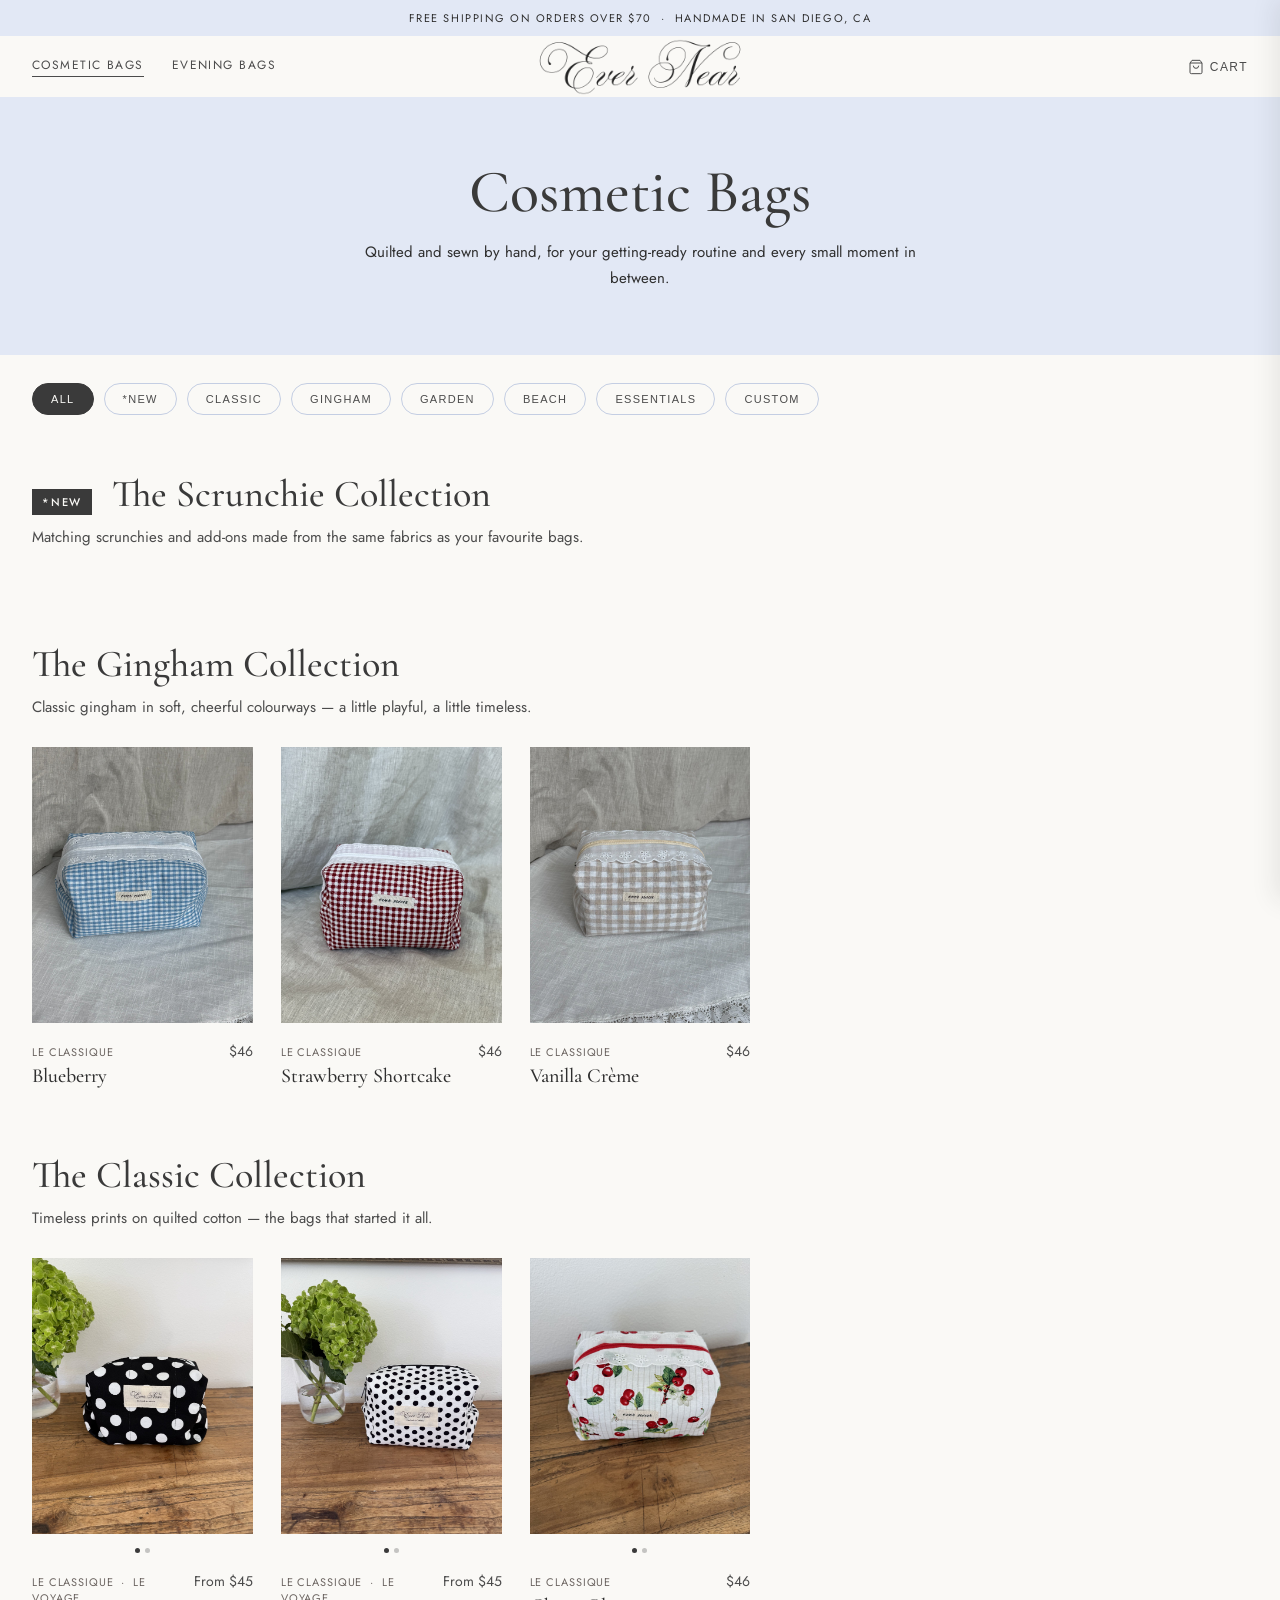
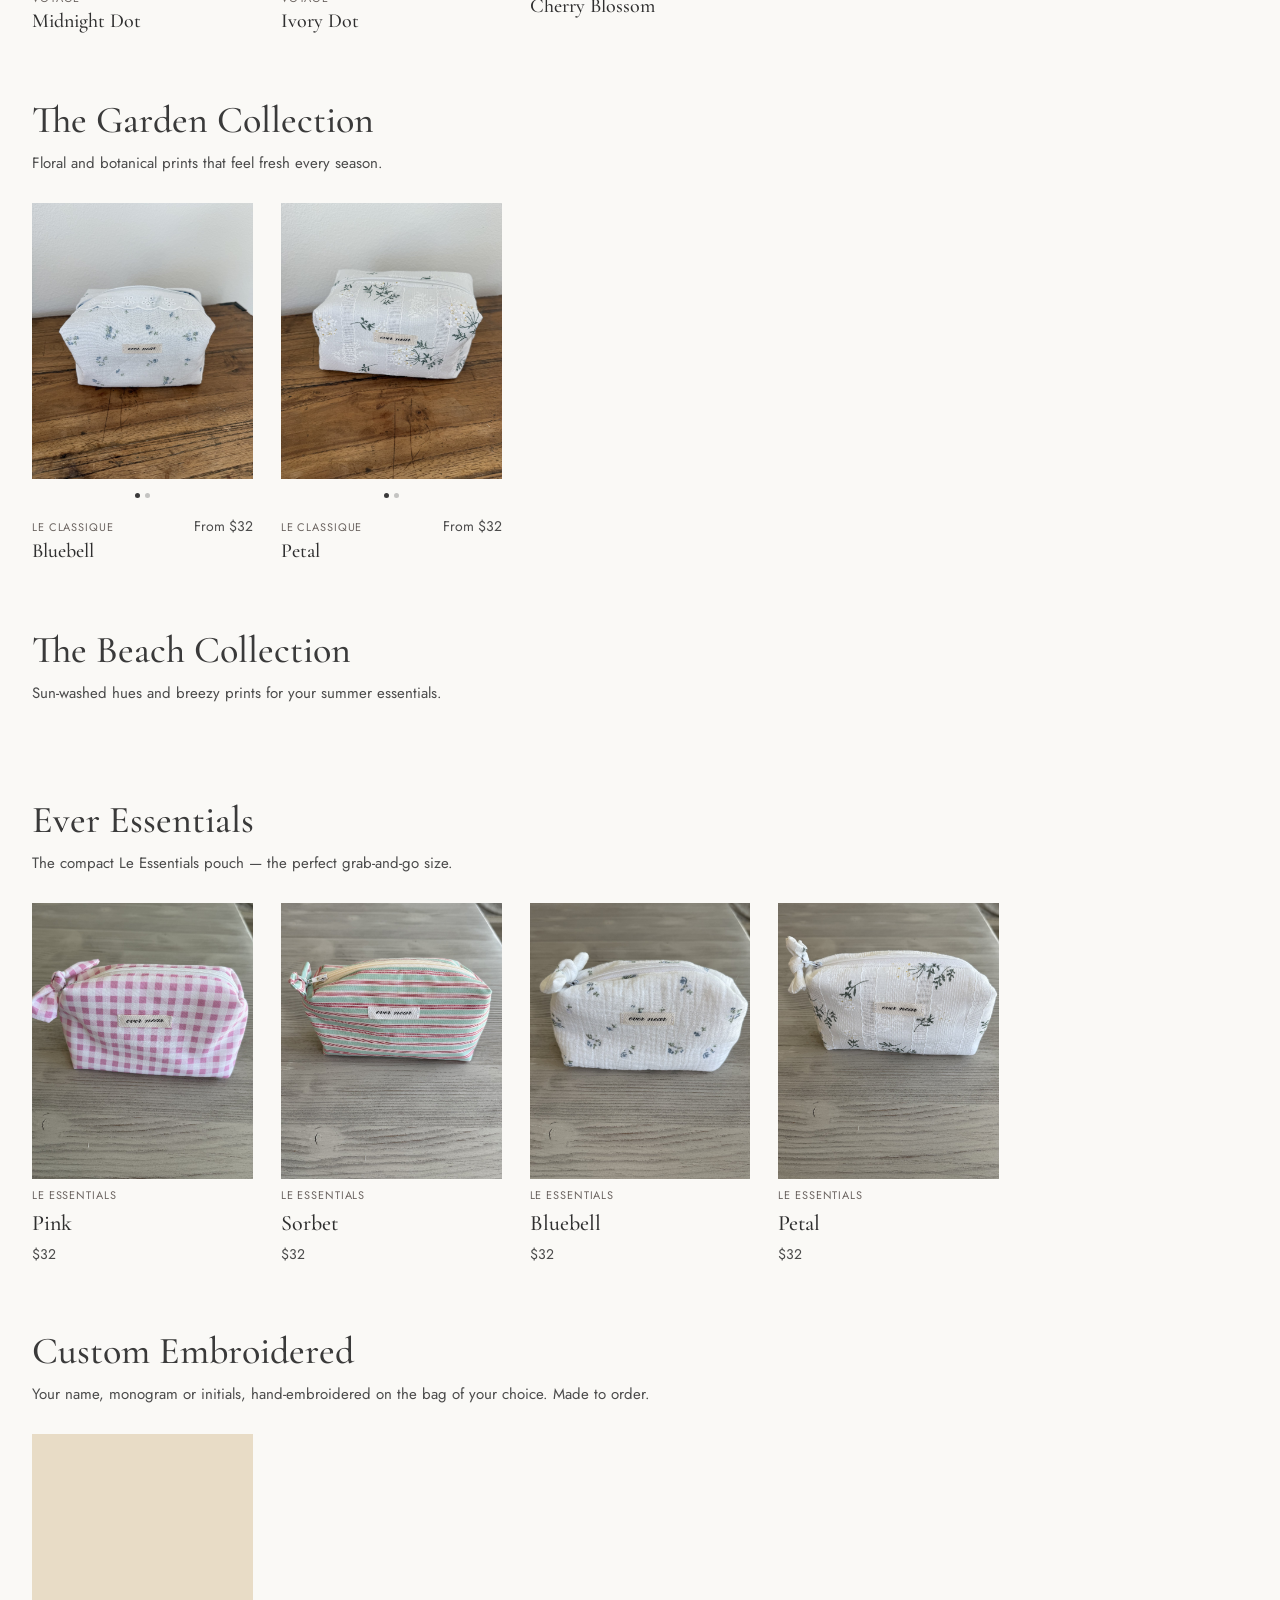
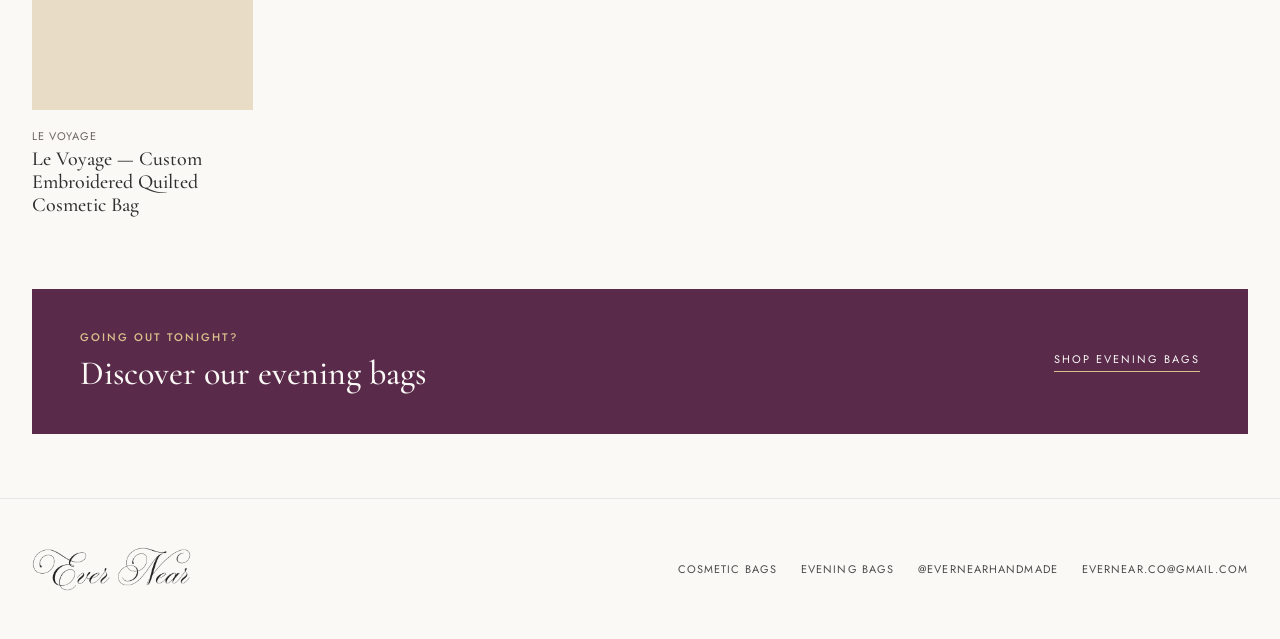
==== cosmetic-bags.html @ b836f8a4 "Remove "New shapes and fabrics" line from Evening Bags coming soon band Co-Authored-By: Claude Opus " ====
<!DOCTYPE html>
<html lang="en">
<head>
  <meta charset="UTF-8"/>
  <meta name="viewport" content="width=device-width, initial-scale=1.0"/>
  <title>Cosmetic Bags — Ever Near</title>
  <meta name="description" content="Handcrafted quilted cosmetic bags in small batches. Shop the Gingham, Classic, Garden, Scrunchie and Beach collections.">
  <meta property="og:title" content="Cosmetic Bags — Ever Near">
  <meta property="og:type" content="website">
  <link rel="canonical" href="https://evernearhandmade.com/cosmetic-bags.html">
  <link rel="preconnect" href="https://fonts.googleapis.com">
  <link rel="preconnect" href="https://fonts.gstatic.com" crossorigin>
  <link href="https://fonts.googleapis.com/css2?family=Cormorant+Garamond:ital,wght@0,500;0,600;1,500&family=Jost:wght@400;500&display=swap" rel="stylesheet">
  <link rel="stylesheet" href="css/theme.css?v=6">
</head>
<body>

<!-- ══ MAIN PAGE ══ -->
<div id="main-page" class="page active">

  <div class="announce-bar announce-bar--blue">
    Free shipping on orders over $70 &nbsp;·&nbsp; Handmade in San Diego, CA
  </div>

  <div style="background: var(--off-white);">
    <header class="site-header">
      <nav class="header-nav">
        <a href="cosmetic-bags.html" class="current">Cosmetic Bags</a>
        <a href="evening-bags.html">Evening Bags</a>
      </nav>
      <a href="index.html" class="header-logo" aria-label="Ever Near home">
        <img src="img/logo-dark.png" alt="Ever Near">
      </a>
      <nav class="header-nav header-nav--right">
        <button class="cart-trigger" onclick="toggleCart()" aria-label="Open cart">
          <svg viewBox="0 0 24 24"><path d="M6 2L3 6v14a2 2 0 002 2h14a2 2 0 002-2V6l-3-4z"/><line x1="3" y1="6" x2="21" y2="6"/><path d="M16 10a4 4 0 01-8 0"/></svg>
          Cart
          <span class="cart-badge" id="cart-badge">0</span>
        </button>
      </nav>
    </header>
  </div>

  <!-- Header Band -->
  <section class="cb-header-band">
    <h1>Cosmetic Bags</h1>
    <p>Quilted and sewn by hand, for your getting-ready routine and every small moment in between.</p>
  </section>

  <!-- Filter Pills -->
  <div class="filter-pills-wrap">
    <nav class="filter-pills" aria-label="Filter collections">
      <button class="pill active" onclick="filterSection('all', this)">All</button>
      <button class="pill" onclick="filterSection('scrunchie', this)">*New</button>
      <button class="pill" onclick="filterSection('classic', this)">Classic</button>
      <button class="pill" onclick="filterSection('gingham', this)">Gingham</button>
      <button class="pill" onclick="filterSection('garden', this)">Garden</button>
      <button class="pill" onclick="filterSection('beach', this)">Beach</button>
      <button class="pill" onclick="filterSection('essentials', this)">Essentials</button>
      <button class="pill" onclick="filterSection('custom', this)">Custom</button>
    </nav>
  </div>

  <!-- SCRUNCHIE COLLECTION (*New) -->
  <div class="cb-collection" id="scrunchie" data-section>
    <div class="cb-collection-header">
      <span class="new-badge">*New</span>
      <h2 class="cb-collection-title">The Scrunchie Collection</h2>
    </div>
    <p class="cb-collection-desc" id="scrunchie-desc">Matching scrunchies and add-ons made from the same fabrics as your favourite bags.</p>
    <div class="product-grid" id="scrunchie-grid"></div>
  </div>

  <!-- GINGHAM COLLECTION -->
  <div class="cb-collection" id="gingham" data-section>
    <div class="cb-collection-header">
      <h2 class="cb-collection-title">The Gingham Collection</h2>
    </div>
    <p class="cb-collection-desc" id="gingham-desc">Classic gingham in soft, cheerful colourways — a little playful, a little timeless.</p>
    <div class="product-grid" id="gingham-grid">
      <div class="product-card fade-in" onclick="openProduct('blueberry')">
        <div class="product-carousel"><div class="carousel-track" id="track-4"><div class="carousel-slide"><img src="img/blueberry-1.jpg" alt="Blueberry" loading="lazy"></div></div></div>
        <span class="product-card-sizes">Le Classique</span>
        <span class="product-card-name">Blueberry</span>
        <span class="product-card-price">$46</span>
      </div>
      <div class="product-card fade-in" onclick="openProduct('strawberry-shortcake')">
        <div class="product-carousel"><div class="carousel-track" id="track-5"><div class="carousel-slide"><img src="img/strawberry-shortcake-1.jpg" alt="Strawberry Shortcake" loading="lazy"></div></div></div>
        <span class="product-card-sizes">Le Classique</span>
        <span class="product-card-name">Strawberry Shortcake</span>
        <span class="product-card-price">$46</span>
      </div>
      <div class="product-card fade-in" onclick="openProduct('vanilla-creme')">
        <div class="product-carousel"><div class="carousel-track" id="track-6"><div class="carousel-slide"><img src="img/vanilla-creme-1.jpg" alt="Vanilla Crème" loading="lazy"></div></div></div>
        <span class="product-card-sizes">Le Classique</span>
        <span class="product-card-name">Vanilla Crème</span>
        <span class="product-card-price">$46</span>
      </div>
    </div>
  </div>

  <!-- CLASSIC COLLECTION -->
  <div class="cb-collection" id="classic" data-section>
    <div class="cb-collection-header">
      <h2 class="cb-collection-title">The Classic Collection</h2>
    </div>
    <p class="cb-collection-desc" id="classic-desc">Timeless prints on quilted cotton — the bags that started it all.</p>
    <div class="product-grid" id="classic-grid">
      <div class="product-card fade-in" onclick="openProduct('midnight-dot')">
        <div class="product-carousel">
          <div class="carousel-track" id="track-9">
            <div class="carousel-slide"><img src="img/midnight-dot-1.jpg" alt="Midnight Dot" loading="lazy"></div>
            <div class="carousel-slide"><img src="img/midnight-dot-2.jpg" alt="Midnight Dot sizes" loading="lazy"></div>
          </div>
          <button class="carousel-btn prev" onclick="event.stopPropagation();slide(9,-1)">&#8249;</button>
          <button class="carousel-btn next" onclick="event.stopPropagation();slide(9,1)">&#8250;</button>
        </div>
        <div class="carousel-dots" id="dots-9">
          <span class="dot active" onclick="event.stopPropagation();goTo(9,0)"></span>
          <span class="dot" onclick="event.stopPropagation();goTo(9,1)"></span>
        </div>
        <span class="product-card-sizes">Le Classique &nbsp;·&nbsp; Le Voyage</span>
        <span class="product-card-name">Midnight Dot</span>
        <span class="product-card-price">From $45</span>
      </div>
      <div class="product-card fade-in" onclick="openProduct('ivory-dot')">
        <div class="product-carousel">
          <div class="carousel-track" id="track-10">
            <div class="carousel-slide"><img src="img/ivory-dot-1.jpg" alt="Ivory Dot" loading="lazy"></div>
            <div class="carousel-slide"><img src="img/ivory-dot-2.jpg" alt="Ivory Dot sizes" loading="lazy"></div>
          </div>
          <button class="carousel-btn prev" onclick="event.stopPropagation();slide(10,-1)">&#8249;</button>
          <button class="carousel-btn next" onclick="event.stopPropagation();slide(10,1)">&#8250;</button>
        </div>
        <div class="carousel-dots" id="dots-10">
          <span class="dot active" onclick="event.stopPropagation();goTo(10,0)"></span>
          <span class="dot" onclick="event.stopPropagation();goTo(10,1)"></span>
        </div>
        <span class="product-card-sizes">Le Classique &nbsp;·&nbsp; Le Voyage</span>
        <span class="product-card-name">Ivory Dot</span>
        <span class="product-card-price">From $45</span>
      </div>
      <div class="product-card fade-in" onclick="openProduct('cherry-blossom')">
        <div class="product-carousel">
          <div class="carousel-track" id="track-11">
            <div class="carousel-slide"><img src="img/cherry-blossom-1.jpg" alt="Cherry Blossom" loading="lazy"></div>
            <div class="carousel-slide"><img src="img/cherry-blossom-2.jpg" alt="Cherry Blossom open" loading="lazy"></div>
          </div>
          <button class="carousel-btn prev" onclick="event.stopPropagation();slide(11,-1)">&#8249;</button>
          <button class="carousel-btn next" onclick="event.stopPropagation();slide(11,1)">&#8250;</button>
        </div>
        <div class="carousel-dots" id="dots-11">
          <span class="dot active" onclick="event.stopPropagation();goTo(11,0)"></span>
          <span class="dot" onclick="event.stopPropagation();goTo(11,1)"></span>
        </div>
        <span class="product-card-sizes">Le Classique</span>
        <span class="product-card-name">Cherry Blossom</span>
        <span class="product-card-price">$46</span>
      </div>
    </div>
  </div>

  <!-- GARDEN COLLECTION -->
  <div class="cb-collection" id="garden" data-section>
    <div class="cb-collection-header">
      <h2 class="cb-collection-title">The Garden Collection</h2>
    </div>
    <p class="cb-collection-desc" id="garden-desc">Floral and botanical prints that feel fresh every season.</p>
    <div class="product-grid" id="garden-grid">
      <div class="product-card fade-in" onclick="openProduct('bluebell-garden')">
        <div class="product-carousel">
          <div class="carousel-track" id="track-7">
            <div class="carousel-slide"><img src="img/bluebell-garden-classique.jpg" alt="Bluebell Le Classique" loading="lazy"></div>
            <div class="carousel-slide"><img src="img/bluebell-garden-essentials.jpg" alt="Bluebell Le Essentials" loading="lazy"></div>
          </div>
          <button class="carousel-btn prev" onclick="event.stopPropagation();slide(7,-1)">&#8249;</button>
          <button class="carousel-btn next" onclick="event.stopPropagation();slide(7,1)">&#8250;</button>
        </div>
        <div class="carousel-dots" id="dots-7">
          <span class="dot active" onclick="event.stopPropagation();goTo(7,0)"></span>
          <span class="dot" onclick="event.stopPropagation();goTo(7,1)"></span>
        </div>
        <span class="product-card-sizes">Le Classique</span>
        <span class="product-card-name">Bluebell</span>
        <span class="product-card-price">From $32</span>
      </div>
      <div class="product-card fade-in" onclick="openProduct('petal-garden')">
        <div class="product-carousel">
          <div class="carousel-track" id="track-8">
            <div class="carousel-slide"><img src="img/petal-garden-classique.jpg" alt="Petal Le Classique" loading="lazy"></div>
            <div class="carousel-slide"><img src="img/petal-garden-essentials.jpg" alt="Petal Le Essentials" loading="lazy"></div>
          </div>
          <button class="carousel-btn prev" onclick="event.stopPropagation();slide(8,-1)">&#8249;</button>
          <button class="carousel-btn next" onclick="event.stopPropagation();slide(8,1)">&#8250;</button>
        </div>
        <div class="carousel-dots" id="dots-8">
          <span class="dot active" onclick="event.stopPropagation();goTo(8,0)"></span>
          <span class="dot" onclick="event.stopPropagation();goTo(8,1)"></span>
        </div>
        <span class="product-card-sizes">Le Classique</span>
        <span class="product-card-name">Petal</span>
        <span class="product-card-price">From $32</span>
      </div>
    </div>
  </div>

  <!-- BEACH COLLECTION -->
  <div class="cb-collection" id="beach" data-section>
    <div class="cb-collection-header">
      <h2 class="cb-collection-title">The Beach Collection</h2>
    </div>
    <p class="cb-collection-desc" id="beach-desc">Sun-washed hues and breezy prints for your summer essentials.</p>
    <div class="product-grid" id="beach-grid"></div>
  </div>

  <!-- ESSENTIALS -->
  <div class="cb-collection" id="essentials" data-section>
    <div class="cb-collection-header">
      <h2 class="cb-collection-title">Ever Essentials</h2>
    </div>
    <p class="cb-collection-desc" id="essentials-desc">The compact Le Essentials pouch — the perfect grab-and-go size.</p>
    <div class="product-grid" id="essentials-grid">
      <div class="product-card fade-in" onclick="openProduct('pink')">
        <div class="product-carousel"><div class="carousel-track" id="track-0"><div class="carousel-slide"><img src="img/pink-1.jpg" alt="Pink" loading="lazy"></div></div></div>
        <span class="product-card-sizes">Le Essentials</span>
        <span class="product-card-name">Pink</span>
        <span class="product-card-price">$32</span>
      </div>
      <div class="product-card fade-in" onclick="openProduct('sorbet')">
        <div class="product-carousel"><div class="carousel-track" id="track-1"><div class="carousel-slide"><img src="img/sorbet-1.jpg" alt="Sorbet" loading="lazy"></div></div></div>
        <span class="product-card-sizes">Le Essentials</span>
        <span class="product-card-name">Sorbet</span>
        <span class="product-card-price">$32</span>
      </div>
      <div class="product-card fade-in" onclick="openProduct('bluebell-essential')">
        <div class="product-carousel"><div class="carousel-track" id="track-2"><div class="carousel-slide"><img src="img/bluebell-garden-essentials.jpg" alt="Bluebell" loading="lazy"></div></div></div>
        <span class="product-card-sizes">Le Essentials</span>
        <span class="product-card-name">Bluebell</span>
        <span class="product-card-price">$32</span>
      </div>
      <div class="product-card fade-in" onclick="openProduct('petal-essential')">
        <div class="product-carousel"><div class="carousel-track" id="track-3"><div class="carousel-slide"><img src="img/petal-garden-essentials.jpg" alt="Petal" loading="lazy"></div></div></div>
        <span class="product-card-sizes">Le Essentials</span>
        <span class="product-card-name">Petal</span>
        <span class="product-card-price">$32</span>
      </div>
    </div>
  </div>

  <!-- CUSTOM EMBROIDERED -->
  <div class="cb-collection" id="custom" data-section>
    <div class="cb-collection-header">
      <h2 class="cb-collection-title">Custom Embroidered</h2>
    </div>
    <p class="cb-collection-desc" id="custom-desc">Your name, monogram or initials, hand-embroidered on the bag of your choice. Made to order.</p>
    <div class="product-grid" id="custom-grid"></div>
  </div>

  <!-- Evening Bags Cross-promo -->
  <div class="evening-promo">
    <a href="evening-bags.html">
      <span>
        <span class="evening-promo-eyebrow">Going out tonight?</span>
        <span class="evening-promo-title">Discover our evening bags</span>
      </span>
      <span class="evening-promo-cta">Shop Evening Bags</span>
    </a>
  </div>

  <footer class="site-footer" style="border-top: 1px solid rgba(154,160,184,0.2); margin-top: 64px;">
    <a href="index.html" class="footer-logo">
      <img src="img/logo-dark.png" alt="Ever Near">
    </a>
    <nav class="footer-nav">
      <a href="cosmetic-bags.html">Cosmetic Bags</a>
      <a href="evening-bags.html">Evening Bags</a>
      <a href="https://www.instagram.com/evernearhandmade/" target="_blank" rel="noopener">@evernearhandmade</a>
      <a href="mailto:evernear.co@gmail.com">evernear.co@gmail.com</a>
    </nav>
  </footer>

</div><!-- end main-page -->

<!-- ══ PRODUCT PAGE ══ -->
<div id="product-page" class="page">
  <div class="product-page-inner">
    <button class="product-page-back" onclick="closeProduct()">
      <svg viewBox="0 0 24 24"><polyline points="15 18 9 12 15 6"/></svg>
      Back
    </button>
    <div class="product-page-layout">
      <div class="pp-gallery">
        <img id="pp-main-img" class="pp-main-img" src="" alt=""/>
        <div class="pp-thumbs" id="pp-thumbs"></div>
      </div>
      <div class="pp-info">
        <p class="pp-collection" id="pp-collection"></p>
        <h1 class="pp-name" id="pp-name"></h1>
        <p class="pp-price" id="pp-price"></p>
        <div class="pp-divider"></div>
        <p class="pp-size-label">Select Size</p>
        <div class="pp-sizes" id="pp-sizes"></div>
        <p class="pp-description" id="pp-description"></p>
        <p class="pp-dimensions-label">Dimensions</p>
        <p class="pp-dimensions" id="pp-dimensions"></p>
        <p class="pp-details" id="pp-details"></p>
        <div class="pp-custom-text-wrap" id="pp-custom-text-wrap" style="display:none;">
          <label class="pp-custom-text-label" for="pp-custom-text">Embroidery Text</label>
          <input class="pp-custom-text-input" id="pp-custom-text" type="text" maxlength="30" placeholder="e.g. your name or initials"/>
          <p class="pp-custom-text-hint">Up to 30 characters · Appears on your bag exactly as entered</p>
        </div>
        <button class="add-to-cart-btn" onclick="addToCart()">Add to Cart</button>
        <p class="cart-confirm" id="cart-confirm">Added to your cart ✓</p>
      </div>
    </div>
  </div>
</div>

<!-- ══ CART DRAWER ══ -->
<div class="cart-overlay" id="cart-overlay" onclick="closeCart()"></div>
<div class="cart-drawer" id="cart-drawer">
  <div class="cart-drawer-header">
    <div>
      <span class="cart-drawer-title">Your Cart</span>
      <span class="cart-drawer-count" id="cart-drawer-count"></span>
    </div>
    <button class="cart-drawer-close" onclick="closeCart()" aria-label="Close cart">
      <svg viewBox="0 0 24 24"><line x1="18" y1="6" x2="6" y2="18"/><line x1="6" y1="6" x2="18" y2="18"/></svg>
    </button>
  </div>
  <div class="cart-shipping-bar" id="cart-shipping-bar">
    <p class="cart-shipping-bar-msg" id="cart-shipping-bar-msg"></p>
    <div class="cart-shipping-track"><div class="cart-shipping-fill" id="cart-shipping-fill"></div></div>
  </div>
  <div class="cart-drawer-items" id="cart-drawer-items"></div>
  <div class="cart-drawer-footer" id="cart-drawer-footer" style="display:none;">
    <div class="cart-subtotal">
      <span class="cart-subtotal-label">Subtotal</span>
      <span class="cart-subtotal-amount" id="cart-subtotal">$0</span>
    </div>
    <p class="cart-shipping-note" id="cart-shipping-note">Shipping calculated at checkout</p>
    <button class="cart-checkout-btn" id="cart-checkout-btn" onclick="initiateCheckout()">Checkout</button>
  </div>
</div>

<script src="js/config.js?v=1"></script>
<script src="js/products.js?v=1"></script>
<script src="js/shopify-api.js?v=2"></script>
<script src="js/carousel.js?v=1"></script>
<script src="js/navigation.js?v=1"></script>
<script src="js/product-detail.js?v=1"></script>
<script src="js/product-listing.js?v=1"></script>
<script src="js/cart.js?v=1"></script>
<script>
// Filter pills: scroll to section or show/hide all
function filterSection(id, btn) {
  document.querySelectorAll('.pill').forEach(function(p) { p.classList.remove('active'); });
  btn.classList.add('active');
  if (id === 'all') {
    document.querySelectorAll('[data-section]').forEach(function(s) { s.style.display = ''; });
    window.scrollTo({ top: 0, behavior: 'smooth' });
  } else {
    document.querySelectorAll('[data-section]').forEach(function(s) { s.style.display = 'none'; });
    var target = document.getElementById(id);
    if (target) {
      target.style.display = '';
      setTimeout(function() {
        target.scrollIntoView({ behavior: 'smooth', block: 'start' });
      }, 50);
    }
  }
}

// Fade-in observer
var cbObserver = new IntersectionObserver(function(entries) {
  entries.forEach(function(e) { if (e.isIntersecting) e.target.classList.add('visible'); });
}, { threshold: 0.1 });

function observeFadeIns(root) {
  (root || document).querySelectorAll('.fade-in').forEach(function(el) { cbObserver.observe(el); });
}
observeFadeIns();

// Watch for product cards added async by loadProducts()
var mutObs = new MutationObserver(function(mutations) {
  mutations.forEach(function(m) {
    m.addedNodes.forEach(function(node) {
      if (node.nodeType !== 1) return;
      if (node.classList && node.classList.contains('fade-in')) cbObserver.observe(node);
      node.querySelectorAll('.fade-in').forEach(function(el) { cbObserver.observe(el); });
    });
  });
});
mutObs.observe(document.body, { childList: true, subtree: true });

// Load products from API
loadProducts();
</script>
</body>
</html>
---- css/theme.css ----
/* ── Ever Near Design System ── */

:root {
  --off-white: #FAF9F6;
  --text: #4B4B4B;
  --heading: #3A3A3A;
  --product-name: #2F2F2F;
  --warm-beige: #E8DCC6;
  --powder-blue: #E2E8F5;
  --pill-outline: #C4CEE3;
  --plum: #5A2A4A;
  --deep-plum: #3E1C33;
  --gold: #D9C08C;
  --plum-divider: #8A5C7A;
  --soft-text: #F1E6EC;
  --light-text: #FAF9F6;
  --muted: #6b6460;
  --taupe: #9b9080;
}

*, *::before, *::after { box-sizing: border-box; }

html { scroll-behavior: smooth; }

body {
  margin: 0;
  font-family: 'Jost', sans-serif;
  font-weight: 400;
  color: var(--text);
  background: var(--off-white);
}

a { color: inherit; text-decoration: none; }
img { max-width: 100%; display: block; }
button { cursor: pointer; }

/* ── Page / Overlay system ── */
.page { display: none; }
.page.active { display: block; }

/* ── Announcement bar ── */
.announce-bar {
  text-align: center;
  padding: 10px 16px;
  font-size: 11px;
  letter-spacing: 0.14em;
  text-transform: uppercase;
  font-weight: 400;
}
.announce-bar--beige { background: var(--warm-beige); color: var(--heading); }
.announce-bar--blue  { background: var(--powder-blue); color: var(--product-name); }
.announce-bar--plum  { background: var(--deep-plum); color: var(--soft-text); }

/* ── Header ── */
.site-header {
  max-width: 1360px;
  margin: 0 auto;
  padding: 20px 32px;
  display: flex;
  align-items: center;
  justify-content: space-between;
  gap: 16px;
  position: relative;
}
.site-header--plum { background: var(--plum); }

.header-nav {
  display: flex;
  flex-wrap: wrap;
  gap: 28px;
  font-size: 12px;
  letter-spacing: 0.12em;
  text-transform: uppercase;
  font-weight: 400;
  flex: 1;
}
.header-nav--right { justify-content: flex-end; }
.header-nav a { transition: opacity 0.2s; }
.header-nav a:hover { opacity: 0.6; }
.header-nav a.current { border-bottom: 1px solid currentColor; padding-bottom: 2px; }
.header-nav--plum { color: var(--light-text); }
.header-nav--plum a.current { border-bottom-color: var(--gold); }

.header-logo {
  position: absolute;
  left: 50%;
  transform: translateX(-50%);
  display: block;
  line-height: 0;
}
.header-logo img { height: 56px; width: auto; }

.cart-trigger {
  display: inline-flex;
  align-items: center;
  gap: 6px;
  font-size: 12px;
  letter-spacing: 0.12em;
  text-transform: uppercase;
  font-weight: 400;
  background: none;
  border: none;
  color: inherit;
  position: relative;
  padding: 0;
}
.cart-trigger svg { width: 16px; height: 16px; stroke: currentColor; fill: none; stroke-width: 1.5; }
.cart-badge {
  position: absolute;
  top: -5px;
  right: -8px;
  background: var(--heading);
  color: var(--off-white);
  font-size: 9px;
  width: 15px;
  height: 15px;
  border-radius: 50%;
  display: flex;
  align-items: center;
  justify-content: center;
  letter-spacing: 0;
  pointer-events: none;
  opacity: 0;
  transform: scale(0.5);
  transition: opacity 0.2s, transform 0.2s;
}
.cart-badge.visible { opacity: 1; transform: scale(1); }
.cart-trigger--plum .cart-badge { background: var(--gold); color: var(--deep-plum); }

/* ── Fade-in animation ── */
.fade-in { opacity: 0; transform: translateY(16px); transition: opacity 0.5s ease, transform 0.5s ease; }
.fade-in.visible { opacity: 1; transform: none; }

/* ══════════════════════════════════
   HOMEPAGE
══════════════════════════════════ */

/* Split Hero */
.split-hero {
  display: flex;
  flex-wrap: wrap;
  gap: 0;
  min-height: 640px;
}
.hero-panel {
  flex: 1 1 420px;
  min-height: 420px;
  position: relative;
  overflow: hidden;
  display: flex;
  flex-direction: column;
  align-items: center;
  justify-content: flex-end;
  padding-bottom: 36px;
  text-decoration: none;
}
.hero-panel img {
  position: absolute;
  inset: 0;
  width: 100%;
  height: 100%;
  object-fit: cover;
  transition: transform 0.6s ease;
}
.hero-panel:hover img { transform: scale(1.03); }
.hero-panel__overlay {
  position: absolute;
  inset: 0;
  background: rgba(62, 28, 51, 0.28);
}
.hero-panel__content {
  position: relative;
  display: flex;
  flex-direction: column;
  align-items: center;
  gap: 14px;
  text-align: center;
}
.hero-panel__title {
  font-family: 'Cormorant Garamond', serif;
  font-weight: 500;
  font-size: clamp(44px, 6vw, 68px);
  line-height: 1;
}
.hero-panel__link {
  font-size: 11px;
  letter-spacing: 0.18em;
  text-transform: uppercase;
  font-weight: 400;
  padding-bottom: 4px;
}
.hero-panel--day .hero-panel__title { color: var(--heading); }
.hero-panel--day .hero-panel__link  { color: var(--text); border-bottom: 1px solid var(--text); }
.hero-panel--night .hero-panel__title { color: var(--light-text); }
.hero-panel--night .hero-panel__link  { color: var(--light-text); border-bottom: 1px solid var(--gold); }

/* Newest Pieces */
.newest-section {
  max-width: 1360px;
  margin: 0 auto;
  padding: 80px 32px 56px;
}
.section-header-row {
  display: flex;
  flex-wrap: wrap;
  align-items: baseline;
  justify-content: space-between;
  gap: 12px;
  margin-bottom: 36px;
}
.section-h2 {
  margin: 0;
  font-family: 'Cormorant Garamond', serif;
  font-weight: 500;
  font-size: clamp(32px, 4vw, 44px);
  color: var(--heading);
}
.section-link {
  font-size: 11px;
  letter-spacing: 0.16em;
  text-transform: uppercase;
  font-weight: 400;
  border-bottom: 1px solid var(--text);
  padding-bottom: 3px;
  color: var(--text);
  transition: opacity 0.2s;
}
.section-link:hover { opacity: 0.6; }

.newest-grid {
  display: grid;
  grid-template-columns: repeat(auto-fill, minmax(200px, 1fr));
  gap: 28px;
}
.newest-card {
  display: flex;
  flex-direction: column;
  gap: 10px;
  color: var(--text);
  transition: opacity 0.2s;
}
.newest-card:hover { opacity: 0.85; }
.newest-card-img {
  aspect-ratio: 4/5;
  overflow: hidden;
  background: var(--warm-beige);
}
.newest-card-img img {
  width: 100%;
  height: 100%;
  object-fit: cover;
  transition: transform 0.5s ease;
}
.newest-card:hover .newest-card-img img { transform: scale(1.04); }
.newest-card-line {
  font-size: 10px;
  letter-spacing: 0.18em;
  text-transform: uppercase;
  font-weight: 500;
}
.newest-card-name {
  font-family: 'Cormorant Garamond', serif;
  font-weight: 500;
  font-size: 22px;
  color: var(--product-name);
  line-height: 1.15;
}
.newest-card-price {
  font-size: 14px;
  font-weight: 400;
  color: var(--text);
}

/* Tagline Band */
.tagline-band {
  background: var(--warm-beige);
  padding: 64px 32px;
  text-align: center;
}
.tagline-band p {
  margin: 0 auto;
  max-width: 640px;
  font-family: 'Cormorant Garamond', serif;
  font-style: italic;
  font-weight: 500;
  font-size: clamp(22px, 3vw, 30px);
  line-height: 1.4;
  color: var(--heading);
}

/* Instagram Section */
.instagram-section {
  max-width: 1360px;
  margin: 0 auto;
  padding: 80px 32px 24px;
  text-align: center;
}
.instagram-section--evening {
  padding-top: 72px;
}
.insta-h2 {
  margin: 0;
  font-family: 'Cormorant Garamond', serif;
  font-weight: 500;
  font-size: clamp(28px, 4vw, 44px);
}
.insta-h2--day { color: var(--heading); }
.insta-h2--evening { color: var(--light-text); }
.insta-desc {
  margin: 12px auto 0;
  max-width: 560px;
  font-size: 15px;
  line-height: 1.7;
}
.insta-desc--day { color: var(--text); }
.insta-desc--evening { color: var(--soft-text); }
.insta-handle {
  display: inline-flex;
  align-items: center;
  gap: 8px;
  margin-top: 18px;
  font-family: 'Cormorant Garamond', serif;
  font-style: italic;
  font-size: 24px;
  transition: opacity 0.2s;
}
.insta-handle:hover { opacity: 0.75; }
.insta-icon {
  width: 17px;
  height: 17px;
  fill: none;
  stroke: currentColor;
  stroke-width: 1.4;
  opacity: 0.8;
  flex-shrink: 0;
}
.insta-handle--day { color: var(--heading); }
.insta-handle--day span { border-bottom: 1px solid var(--text); }
.insta-handle--evening { color: var(--gold); }
.insta-grid {
  display: grid;
  grid-template-columns: repeat(auto-fit, minmax(160px, 1fr));
  gap: 10px;
  margin-top: 32px;
}
.insta-grid a { display: block; overflow: hidden; }
.insta-grid img {
  display: block;
  width: 100%;
  aspect-ratio: 1/1;
  object-fit: cover;
  transition: transform 0.5s ease;
}
.insta-grid a:hover img { transform: scale(1.04); }

/* Footer */
.site-footer {
  max-width: 1360px;
  margin: 0 auto;
  padding: 48px 32px;
  display: flex;
  flex-wrap: wrap;
  justify-content: space-between;
  align-items: center;
  gap: 24px;
  font-size: 12px;
}
.site-footer--evening { border-top: 1px solid var(--plum-divider); }
.footer-logo img { height: 44px; width: auto; }
.footer-nav {
  display: flex;
  flex-wrap: wrap;
  gap: 24px;
  letter-spacing: 0.1em;
  text-transform: uppercase;
  font-size: 11px;
}
.footer-nav a { transition: opacity 0.2s; }
.footer-nav a:hover { opacity: 0.6; }
.footer-nav--evening { color: var(--light-text); }

/* ══════════════════════════════════
   COSMETIC BAGS PAGE
══════════════════════════════════ */

.cb-header-band {
  background: var(--powder-blue);
  padding: 64px 32px;
  text-align: center;
  color: var(--product-name);
}
.cb-header-band h1 {
  margin: 0;
  font-family: 'Cormorant Garamond', serif;
  font-weight: 500;
  font-size: clamp(40px, 6vw, 60px);
  line-height: 1.05;
  color: var(--heading);
}
.cb-header-band p {
  margin: 16px auto 0;
  max-width: 560px;
  font-size: 15px;
  line-height: 1.7;
}

/* Filter Pills */
.filter-pills-wrap {
  max-width: 1360px;
  margin: 0 auto;
  padding: 28px 32px 0;
}
.filter-pills {
  display: flex;
  flex-wrap: wrap;
  gap: 10px;
}
.pill {
  padding: 9px 18px;
  border: 1px solid var(--pill-outline);
  border-radius: 999px;
  font-size: 11px;
  letter-spacing: 0.12em;
  text-transform: uppercase;
  font-weight: 400;
  background: var(--off-white);
  color: var(--text);
  cursor: pointer;
  transition: background 0.2s, color 0.2s;
}
.pill:hover, .pill.active {
  background: var(--heading);
  color: var(--off-white);
  border-color: var(--heading);
}

/* Collection Sections */
.cb-collection {
  max-width: 1360px;
  margin: 0 auto;
  padding: 56px 32px 8px;
}
.cb-collection-header {
  display: flex;
  flex-wrap: wrap;
  align-items: baseline;
  gap: 14px 20px;
  margin-bottom: 8px;
}
.new-badge {
  font-size: 11px;
  letter-spacing: 0.16em;
  text-transform: uppercase;
  font-weight: 500;
  background: var(--heading);
  color: var(--off-white);
  padding: 5px 10px;
}
.cb-collection-title {
  margin: 0;
  font-family: 'Cormorant Garamond', serif;
  font-weight: 500;
  font-size: 38px;
  color: var(--heading);
}
.cb-collection-desc {
  margin: 0 0 28px;
  font-size: 15px;
  line-height: 1.6;
  max-width: 640px;
  color: var(--text);
}

/* Product Grid (shared) */
.product-grid,
.product-grid-4 {
  display: grid;
  gap: 28px;
}
.product-grid { grid-template-columns: repeat(auto-fill, minmax(220px, 1fr)); }
.product-grid-4 { grid-template-columns: repeat(auto-fill, minmax(200px, 1fr)); }

/* Product Card (cosmetic bags) */
.product-card {
  display: flex;
  flex-direction: column;
  gap: 8px;
  cursor: pointer;
  transition: opacity 0.2s;
}
.product-card:hover { opacity: 0.85; }
.product-card-img {
  aspect-ratio: 4/5;
  overflow: hidden;
  background: var(--warm-beige);
}
.product-card-img img {
  width: 100%;
  height: 100%;
  object-fit: cover;
  transition: transform 0.5s ease;
}
.product-card:hover .product-card-img img { transform: scale(1.04); }
.product-card-name {
  font-family: 'Cormorant Garamond', serif;
  font-weight: 500;
  font-size: 22px;
  color: var(--product-name);
  line-height: 1.15;
}
.product-card-price {
  font-size: 14px;
  font-weight: 400;
  color: var(--text);
}
.product-card-sizes {
  font-size: 11px;
  letter-spacing: 0.08em;
  text-transform: uppercase;
  color: var(--muted);
}

/* Plum Cross-promo Banner */
.evening-promo {
  max-width: 1360px;
  margin: 64px auto 0;
  padding: 0 32px;
}
.evening-promo a {
  display: flex;
  flex-wrap: wrap;
  align-items: center;
  justify-content: space-between;
  gap: 20px;
  background: var(--plum);
  color: var(--light-text);
  padding: 40px 48px;
  transition: background 0.2s;
}
.evening-promo a:hover { background: var(--deep-plum); }
.evening-promo-eyebrow {
  font-size: 11px;
  letter-spacing: 0.18em;
  text-transform: uppercase;
  color: var(--gold);
  font-weight: 500;
  display: block;
  margin-bottom: 8px;
}
.evening-promo-title {
  font-family: 'Cormorant Garamond', serif;
  font-weight: 500;
  font-size: 34px;
  color: var(--light-text);
}
.evening-promo-cta {
  font-size: 11px;
  letter-spacing: 0.18em;
  text-transform: uppercase;
  border-bottom: 1px solid var(--gold);
  padding-bottom: 4px;
  flex-shrink: 0;
}

/* Product info classes generated by product-listing.js */
.product-info { display: flex; flex-direction: column; gap: 4px; padding-top: 10px; }
.product-meta-row { display: flex; justify-content: space-between; align-items: baseline; gap: 8px; }
.product-name {
  font-family: 'Cormorant Garamond', serif;
  font-weight: 500;
  font-size: 20px;
  color: var(--product-name);
  line-height: 1.15;
  margin: 0;
}
.product-price { font-size: 14px; font-weight: 400; color: var(--text); flex-shrink: 0; }
.product-sizes { font-size: 11px; letter-spacing: 0.08em; text-transform: uppercase; color: var(--muted); }
.sold-out-badge {
  position: absolute;
  bottom: 10px;
  left: 10px;
  font-size: 10px;
  letter-spacing: 0.1em;
  text-transform: uppercase;
  background: rgba(44,40,36,0.75);
  color: var(--off-white);
  padding: 4px 8px;
}

/* Product carousel within product cards */
.product-carousel {
  position: relative;
  overflow: hidden;
  aspect-ratio: 4/5;
  background: var(--warm-beige);
}
.carousel-track {
  display: flex;
  transition: transform 0.3s ease;
  height: 100%;
}
.carousel-slide {
  flex: 0 0 100%;
  height: 100%;
}
.carousel-slide img {
  width: 100%;
  height: 100%;
  object-fit: cover;
}
.carousel-btn {
  position: absolute;
  top: 50%;
  transform: translateY(-50%);
  background: rgba(255,255,255,0.75);
  border: none;
  width: 28px;
  height: 28px;
  display: flex;
  align-items: center;
  justify-content: center;
  font-size: 18px;
  color: var(--heading);
  cursor: pointer;
  opacity: 0;
  transition: opacity 0.2s;
}
.product-card:hover .carousel-btn { opacity: 1; }
.carousel-btn.prev { left: 6px; }
.carousel-btn.next { right: 6px; }
.carousel-dots {
  display: flex;
  gap: 5px;
  justify-content: center;
  padding: 6px 0 0;
}
.dot {
  width: 5px;
  height: 5px;
  border-radius: 50%;
  background: rgba(74,74,74,0.3);
  cursor: pointer;
  transition: background 0.2s;
}
.dot.active { background: var(--heading); }

/* ══════════════════════════════════
   EVENING BAGS PAGE
══════════════════════════════════ */

.evening-page { background: var(--plum); color: var(--light-text); }
.evening-page .site-header { max-width: none; padding-left: 32px; padding-right: 32px; }

.evening-intro {
  text-align: center;
  padding: 72px 32px 56px;
  display: flex;
  flex-direction: column;
  align-items: center;
  gap: 12px;
}
.evening-intro h1 {
  margin: 0;
  font-family: 'Cormorant Garamond', serif;
  font-weight: 500;
  font-size: clamp(44px, 7vw, 68px);
  line-height: 1.05;
  color: var(--light-text);
}
.evening-gold-rule {
  width: 72px;
  height: 1px;
  background: var(--gold);
  margin: 20px 0 8px;
}
.evening-intro-tagline {
  margin: 0;
  font-family: 'Cormorant Garamond', serif;
  font-style: italic;
  font-weight: 500;
  font-size: clamp(20px, 3vw, 28px);
  line-height: 1.35;
  max-width: 580px;
  color: var(--soft-text);
}

/* Story Block */
.evening-story {
  max-width: 1360px;
  margin: 0 auto;
  padding: 0 32px 80px;
  display: flex;
  flex-wrap: wrap;
  align-items: center;
  gap: 48px 64px;
}
.evening-story-img {
  flex: 1 1 320px;
  max-width: 540px;
  aspect-ratio: 3/4;
  object-fit: cover;
}
.evening-story-text {
  flex: 1 1 300px;
  display: flex;
  flex-direction: column;
  gap: 20px;
}
.evening-story-eyebrow {
  font-size: 11px;
  letter-spacing: 0.18em;
  text-transform: uppercase;
  color: var(--gold);
  font-weight: 500;
}
.evening-story-title {
  margin: 0;
  font-family: 'Cormorant Garamond', serif;
  font-weight: 500;
  font-size: clamp(28px, 4vw, 44px);
  line-height: 1.1;
  color: var(--light-text);
}
.evening-story-body {
  margin: 0;
  font-size: 16px;
  line-height: 1.8;
  color: var(--soft-text);
  max-width: 520px;
}

/* Evening Product Sections */
.evening-products {
  max-width: 1360px;
  margin: 0 auto;
  padding: 0 32px 72px;
}
.evening-silhouette-section { margin-bottom: 56px; }
.evening-section-header {
  display: flex;
  flex-wrap: wrap;
  align-items: baseline;
  gap: 14px 20px;
  border-top: 1px solid var(--plum-divider);
  padding-top: 28px;
  margin-bottom: 28px;
}
.evening-new-badge {
  font-size: 11px;
  letter-spacing: 0.16em;
  text-transform: uppercase;
  font-weight: 500;
  background: var(--gold);
  color: var(--deep-plum);
  padding: 5px 10px;
}
.evening-section-title {
  margin: 0;
  font-family: 'Cormorant Garamond', serif;
  font-weight: 500;
  font-size: clamp(28px, 4vw, 42px);
  color: var(--light-text);
}
.evening-section-desc {
  font-size: 14px;
  color: #E9DCE4;
  width: 100%;
}
.evening-product-grid {
  display: grid;
  grid-template-columns: repeat(auto-fill, minmax(240px, 1fr));
  gap: 28px;
}
.evening-product-card {
  display: flex;
  flex-direction: column;
  background: var(--off-white);
  color: var(--text);
  transition: opacity 0.2s;
  cursor: pointer;
}
.evening-product-card:hover { opacity: 0.9; }
.evening-product-img {
  aspect-ratio: 4/5;
  position: relative;
  overflow: hidden;
  background: var(--warm-beige);
}
.evening-product-img img {
  width: 100%;
  height: 100%;
  object-fit: cover;
  transition: transform 0.5s ease;
}
.evening-product-card:hover .evening-product-img img { transform: scale(1.04); }
.one-of-one-badge {
  position: absolute;
  bottom: 12px;
  left: 12px;
  font-size: 9px;
  letter-spacing: 0.1em;
  text-transform: uppercase;
  font-weight: 500;
  background: var(--deep-plum);
  color: var(--gold);
  padding: 5px 10px;
}
.evening-product-info {
  padding: 16px 16px 20px;
  display: flex;
  flex-direction: column;
  gap: 6px;
}
.evening-product-name {
  font-family: 'Cormorant Garamond', serif;
  font-weight: 600;
  font-size: 22px;
  color: var(--product-name);
  line-height: 1.15;
}
.evening-product-variant {
  font-size: 13px;
  color: var(--muted);
}
.evening-product-price {
  font-size: 14px;
  font-weight: 500;
  color: var(--text);
}

/* Coming Soon Band */
.coming-soon-band {
  background: var(--deep-plum);
  padding: 72px 32px;
  text-align: center;
}
.coming-soon-eyebrow {
  display: block;
  font-size: 11px;
  letter-spacing: 0.18em;
  text-transform: uppercase;
  color: var(--gold);
  font-weight: 500;
  margin-bottom: 14px;
}
.coming-soon-h2 {
  margin: 0;
  font-family: 'Cormorant Garamond', serif;
  font-weight: 500;
  font-size: clamp(26px, 4vw, 40px);
  color: var(--light-text);
}
.coming-soon-next {
  margin: 14px auto 0;
  max-width: 520px;
  font-family: 'Cormorant Garamond', serif;
  font-style: italic;
  font-size: 22px;
  color: var(--gold);
}

/* Evening shop cosmetic link */
.evening-cosmetic-link {
  text-align: center;
  padding: 48px 32px;
}
.evening-cosmetic-link a {
  font-size: 11px;
  letter-spacing: 0.18em;
  text-transform: uppercase;
  border-bottom: 1px solid var(--gold);
  padding-bottom: 4px;
  color: var(--light-text);
  transition: opacity 0.2s;
}
.evening-cosmetic-link a:hover { opacity: 0.75; }

/* ══════════════════════════════════
   PRODUCT DETAIL OVERLAY
══════════════════════════════════ */

#product-page {
  min-height: 100vh;
  background: var(--off-white);
  padding-top: 0;
}
.product-page-inner {
  max-width: 1060px;
  margin: 0 auto;
  padding: 60px 24px 100px;
}
.product-page-back {
  display: inline-flex;
  align-items: center;
  gap: 8px;
  font-size: 11px;
  letter-spacing: 0.16em;
  text-transform: uppercase;
  color: var(--taupe);
  cursor: pointer;
  border: none;
  background: none;
  margin-bottom: 48px;
  transition: color 0.2s;
  padding: 0;
}
.product-page-back:hover { color: var(--heading); }
.product-page-back svg {
  width: 14px;
  height: 14px;
  stroke: currentColor;
  fill: none;
  stroke-width: 1.8;
}
.product-page-layout {
  display: grid;
  grid-template-columns: 1fr 1fr;
  gap: 64px;
  align-items: start;
}
.pp-main-img {
  width: 100%;
  aspect-ratio: 1/1;
  object-fit: cover;
  display: block;
  background: #f0ebe4;
}
.pp-thumbs {
  display: flex;
  gap: 10px;
  margin-top: 12px;
  flex-wrap: wrap;
}
.pp-thumb {
  width: 72px;
  height: 72px;
  object-fit: cover;
  cursor: pointer;
  border: 2px solid transparent;
  transition: opacity 0.2s, border-color 0.2s;
  opacity: 0.6;
}
.pp-thumb.active { border-color: var(--heading); opacity: 1; }
.pp-collection {
  font-size: 11px;
  letter-spacing: 0.28em;
  text-transform: uppercase;
  color: var(--taupe);
  margin-bottom: 14px;
  font-family: 'Jost', sans-serif;
}
.pp-name {
  font-family: 'Cormorant Garamond', serif;
  font-size: 2.4rem;
  font-weight: 500;
  color: var(--heading);
  margin-bottom: 10px;
  line-height: 1.1;
}
.pp-price {
  font-size: 1.1rem;
  color: var(--muted);
  margin-bottom: 28px;
  letter-spacing: 0.04em;
}
.pp-divider { width: 36px; height: 1px; background: var(--taupe); margin-bottom: 28px; }
.pp-size-label, .pp-option-label {
  font-size: 11px;
  letter-spacing: 0.2em;
  text-transform: uppercase;
  color: var(--taupe);
  margin-bottom: 12px;
  font-family: 'Jost', sans-serif;
}
.pp-sizes {
  display: flex;
  gap: 10px;
  margin-bottom: 28px;
  flex-wrap: wrap;
}
.size-btn {
  padding: 10px 18px;
  border: 1px solid rgba(154,160,184,0.4);
  background: none;
  font-size: 12px;
  letter-spacing: 0.08em;
  color: var(--text);
  cursor: pointer;
  transition: all 0.2s;
  font-family: 'Jost', sans-serif;
}
.size-btn.selected, .size-btn:hover {
  background: var(--heading);
  color: var(--off-white);
  border-color: var(--heading);
}
.option-group { margin-bottom: 20px; }
.pp-description {
  font-size: 1rem;
  line-height: 1.8;
  color: var(--muted);
  margin-bottom: 24px;
}
.pp-dimensions-label {
  font-size: 11px;
  letter-spacing: 0.22em;
  text-transform: uppercase;
  color: var(--taupe);
  margin-bottom: 8px;
  font-family: 'Jost', sans-serif;
}
.pp-dimensions {
  font-size: 0.95rem;
  line-height: 1.7;
  color: var(--muted);
  margin-bottom: 24px;
}
.pp-details {
  font-size: 0.85rem;
  letter-spacing: 0.06em;
  color: var(--taupe);
  margin-bottom: 36px;
}
.pp-custom-text-wrap { margin-bottom: 28px; }
.pp-custom-text-label {
  display: block;
  font-size: 11px;
  letter-spacing: 0.2em;
  text-transform: uppercase;
  color: var(--taupe);
  margin-bottom: 10px;
  font-family: 'Jost', sans-serif;
}
.pp-custom-text-input {
  width: 100%;
  border: 1px solid rgba(154,160,184,0.4);
  background: transparent;
  padding: 12px 14px;
  font-size: 1rem;
  color: var(--heading);
  outline: none;
  transition: border-color 0.2s;
  font-family: 'Jost', sans-serif;
}
.pp-custom-text-input:focus { border-color: var(--heading); }
.pp-custom-text-input.error { border-color: #c0392b; }
.pp-custom-text-hint {
  font-size: 0.78rem;
  color: var(--taupe);
  margin-top: 7px;
  font-style: italic;
}
.add-to-cart-btn {
  width: 100%;
  padding: 16px;
  background: var(--heading);
  color: var(--off-white);
  font-size: 11px;
  letter-spacing: 0.22em;
  text-transform: uppercase;
  border: none;
  cursor: pointer;
  transition: opacity 0.2s;
  font-family: 'Jost', sans-serif;
  font-weight: 500;
}
.add-to-cart-btn:hover { opacity: 0.85; }
.add-to-cart-btn.out-of-stock { background: var(--taupe); cursor: not-allowed; opacity: 0.6; }
.cart-confirm {
  display: none;
  text-align: center;
  margin-top: 14px;
  font-size: 0.85rem;
  letter-spacing: 0.1em;
  color: var(--taupe);
}
.cart-confirm.show { display: block; }

/* ══════════════════════════════════
   CART DRAWER
══════════════════════════════════ */

.cart-overlay {
  position: fixed;
  inset: 0;
  z-index: 300;
  background: rgba(44,40,36,0.25);
  opacity: 0;
  pointer-events: none;
  transition: opacity 0.35s;
}
.cart-overlay.open { opacity: 1; pointer-events: auto; }
.cart-drawer {
  position: fixed;
  top: 0;
  right: 0;
  bottom: 0;
  z-index: 310;
  width: 420px;
  max-width: 92vw;
  background: var(--off-white);
  box-shadow: -4px 0 24px rgba(44,40,36,0.1);
  display: flex;
  flex-direction: column;
  transform: translateX(100%);
  transition: transform 0.4s cubic-bezier(0.4,0,0.2,1);
}
.cart-drawer.open { transform: translateX(0); }
.cart-drawer-header {
  display: flex;
  align-items: center;
  justify-content: space-between;
  padding: 24px 28px 20px;
  border-bottom: 1px solid rgba(154,160,184,0.2);
}
.cart-drawer-title {
  font-family: 'Cormorant Garamond', serif;
  font-size: 1.5rem;
  font-weight: 500;
  color: var(--heading);
}
.cart-drawer-count {
  font-size: 11px;
  letter-spacing: 0.14em;
  color: var(--taupe);
  margin-left: 10px;
}
.cart-drawer-close {
  background: none;
  border: none;
  cursor: pointer;
  padding: 6px;
  display: flex;
  align-items: center;
}
.cart-drawer-close svg {
  width: 18px;
  height: 18px;
  stroke: var(--heading);
  fill: none;
  stroke-width: 1.6;
}
.cart-drawer-close:hover svg { stroke: var(--taupe); }
.cart-shipping-bar {
  padding: 12px 24px;
  background: #f3ede3;
  border-bottom: 1px solid #ddd4c4;
}
.cart-shipping-bar-msg {
  font-size: 0.78rem;
  color: #6b5c48;
  letter-spacing: 0.04em;
  margin-bottom: 8px;
  font-family: 'Jost', sans-serif;
}
.cart-shipping-bar-msg strong { color: #3d2f20; font-weight: 500; }
.cart-shipping-bar-msg.unlocked { color: #4a7c59; font-weight: 500; }
.cart-shipping-track {
  background: #ddd4c4;
  border-radius: 99px;
  height: 4px;
  overflow: hidden;
}
.cart-shipping-fill {
  height: 100%;
  border-radius: 99px;
  background: #7a5c3e;
  transition: width 0.4s cubic-bezier(0.4,0,0.2,1);
}
.cart-drawer-items { flex: 1; overflow-y: auto; padding: 0; }
.cart-drawer-empty {
  display: flex;
  flex-direction: column;
  align-items: center;
  justify-content: center;
  height: 100%;
  padding: 40px 28px;
  text-align: center;
}
.cart-drawer-empty p {
  font-size: 1rem;
  color: var(--taupe);
  letter-spacing: 0.06em;
  margin-bottom: 24px;
}
.cart-drawer-empty button {
  padding: 12px 32px;
  border: 1px solid var(--heading);
  background: none;
  font-size: 11px;
  letter-spacing: 0.18em;
  text-transform: uppercase;
  color: var(--heading);
  cursor: pointer;
  transition: all 0.2s;
  font-family: 'Jost', sans-serif;
}
.cart-drawer-empty button:hover { background: var(--heading); color: var(--off-white); }
.cart-item {
  display: flex;
  gap: 18px;
  padding: 22px 28px;
  border-bottom: 1px solid rgba(154,160,184,0.14);
}
.cart-item-img {
  width: 80px;
  height: 80px;
  object-fit: cover;
  background: #f0ebe4;
  flex-shrink: 0;
}
.cart-item-info {
  flex: 1;
  display: flex;
  flex-direction: column;
  justify-content: center;
  min-width: 0;
}
.cart-item-name {
  font-family: 'Cormorant Garamond', serif;
  font-size: 1.1rem;
  font-weight: 500;
  color: var(--heading);
  margin-bottom: 3px;
  white-space: nowrap;
  overflow: hidden;
  text-overflow: ellipsis;
}
.cart-item-variant {
  font-size: 11px;
  letter-spacing: 0.12em;
  text-transform: uppercase;
  color: var(--taupe);
  margin-bottom: 10px;
}
.cart-item-bottom {
  display: flex;
  align-items: center;
  justify-content: space-between;
}
.cart-item-price {
  font-size: 0.92rem;
  color: var(--muted);
  letter-spacing: 0.04em;
}
.cart-item-qty {
  display: flex;
  align-items: center;
  border: 1px solid rgba(154,160,184,0.3);
}
.cart-item-qty button {
  background: none;
  border: none;
  width: 28px;
  height: 28px;
  display: flex;
  align-items: center;
  justify-content: center;
  font-size: 0.9rem;
  color: var(--muted);
  cursor: pointer;
  transition: color 0.2s;
}
.cart-item-qty button:hover { color: var(--heading); }
.cart-item-qty span {
  font-size: 0.82rem;
  min-width: 24px;
  text-align: center;
  color: var(--heading);
  letter-spacing: 0.06em;
}
.cart-item-remove {
  background: none;
  border: none;
  cursor: pointer;
  font-size: 11px;
  letter-spacing: 0.14em;
  text-transform: uppercase;
  color: var(--taupe);
  padding: 0;
  margin-top: 6px;
  transition: color 0.2s;
  align-self: flex-start;
  font-family: 'Jost', sans-serif;
}
.cart-item-remove:hover { color: var(--heading); }
.cart-drawer-footer {
  padding: 20px 28px 28px;
  border-top: 1px solid rgba(154,160,184,0.2);
}
.cart-subtotal {
  display: flex;
  justify-content: space-between;
  margin-bottom: 8px;
}
.cart-subtotal-label {
  font-size: 11px;
  letter-spacing: 0.16em;
  text-transform: uppercase;
  color: var(--taupe);
}
.cart-subtotal-amount {
  font-size: 0.95rem;
  color: var(--heading);
  font-weight: 500;
}
.cart-shipping-note {
  font-size: 11px;
  color: var(--taupe);
  letter-spacing: 0.06em;
  margin-bottom: 20px;
}
.cart-checkout-btn {
  width: 100%;
  padding: 16px;
  background: var(--heading);
  color: var(--off-white);
  font-size: 11px;
  letter-spacing: 0.22em;
  text-transform: uppercase;
  border: none;
  cursor: pointer;
  transition: opacity 0.2s;
  font-family: 'Jost', sans-serif;
  font-weight: 500;
}
.cart-checkout-btn:hover { opacity: 0.85; }
.cart-checkout-btn:disabled { opacity: 0.6; cursor: not-allowed; }

/* ══════════════════════════════════
   RESPONSIVE
══════════════════════════════════ */

@media (max-width: 760px) {
  .site-header { padding: 16px; }
  .header-nav { gap: 16px; }
  .header-logo img { height: 44px; }

  .split-hero { min-height: 0; }
  .hero-panel { min-height: 380px; }

  .newest-section,
  .cb-collection,
  .evening-products,
  .evening-story,
  .instagram-section,
  .site-footer,
  .filter-pills-wrap,
  .evening-promo,
  .coming-soon-band { padding-left: 16px; padding-right: 16px; }

  .evening-promo a { padding: 28px 24px; }

  .product-page-layout { grid-template-columns: 1fr; gap: 40px; }
  .product-page-inner { padding: 40px 16px 80px; }

  .evening-story { flex-direction: column; }
  .evening-story-img { max-width: 100%; }


  .header-nav { gap: 14px; font-size: 11px; }
}

@media (max-width: 480px) {
  .header-nav .hide-mobile { display: none; }
  .newest-grid { grid-template-columns: repeat(2, 1fr); gap: 16px; }
  .product-grid { grid-template-columns: repeat(2, 1fr); gap: 16px; }
  .evening-product-grid { grid-template-columns: repeat(2, 1fr); gap: 16px; }
  .insta-grid { grid-template-columns: repeat(2, 1fr); }
}
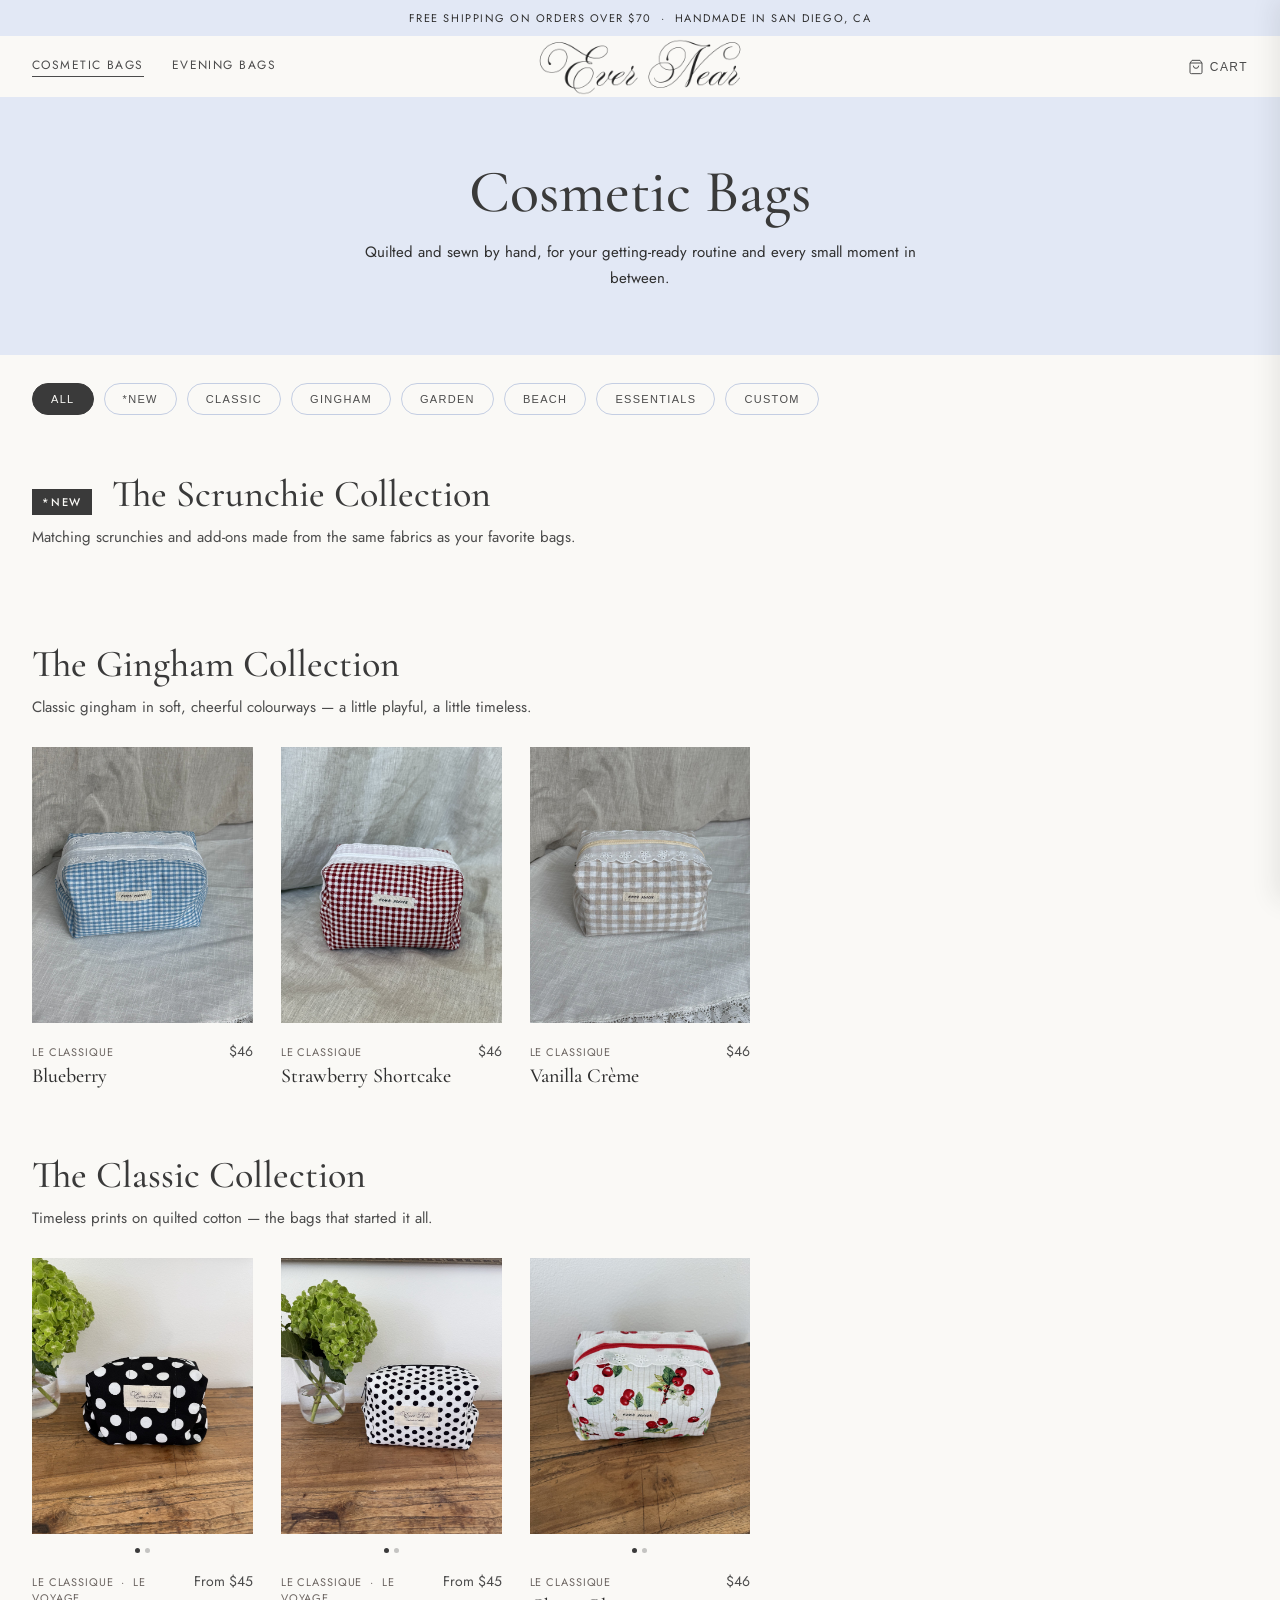
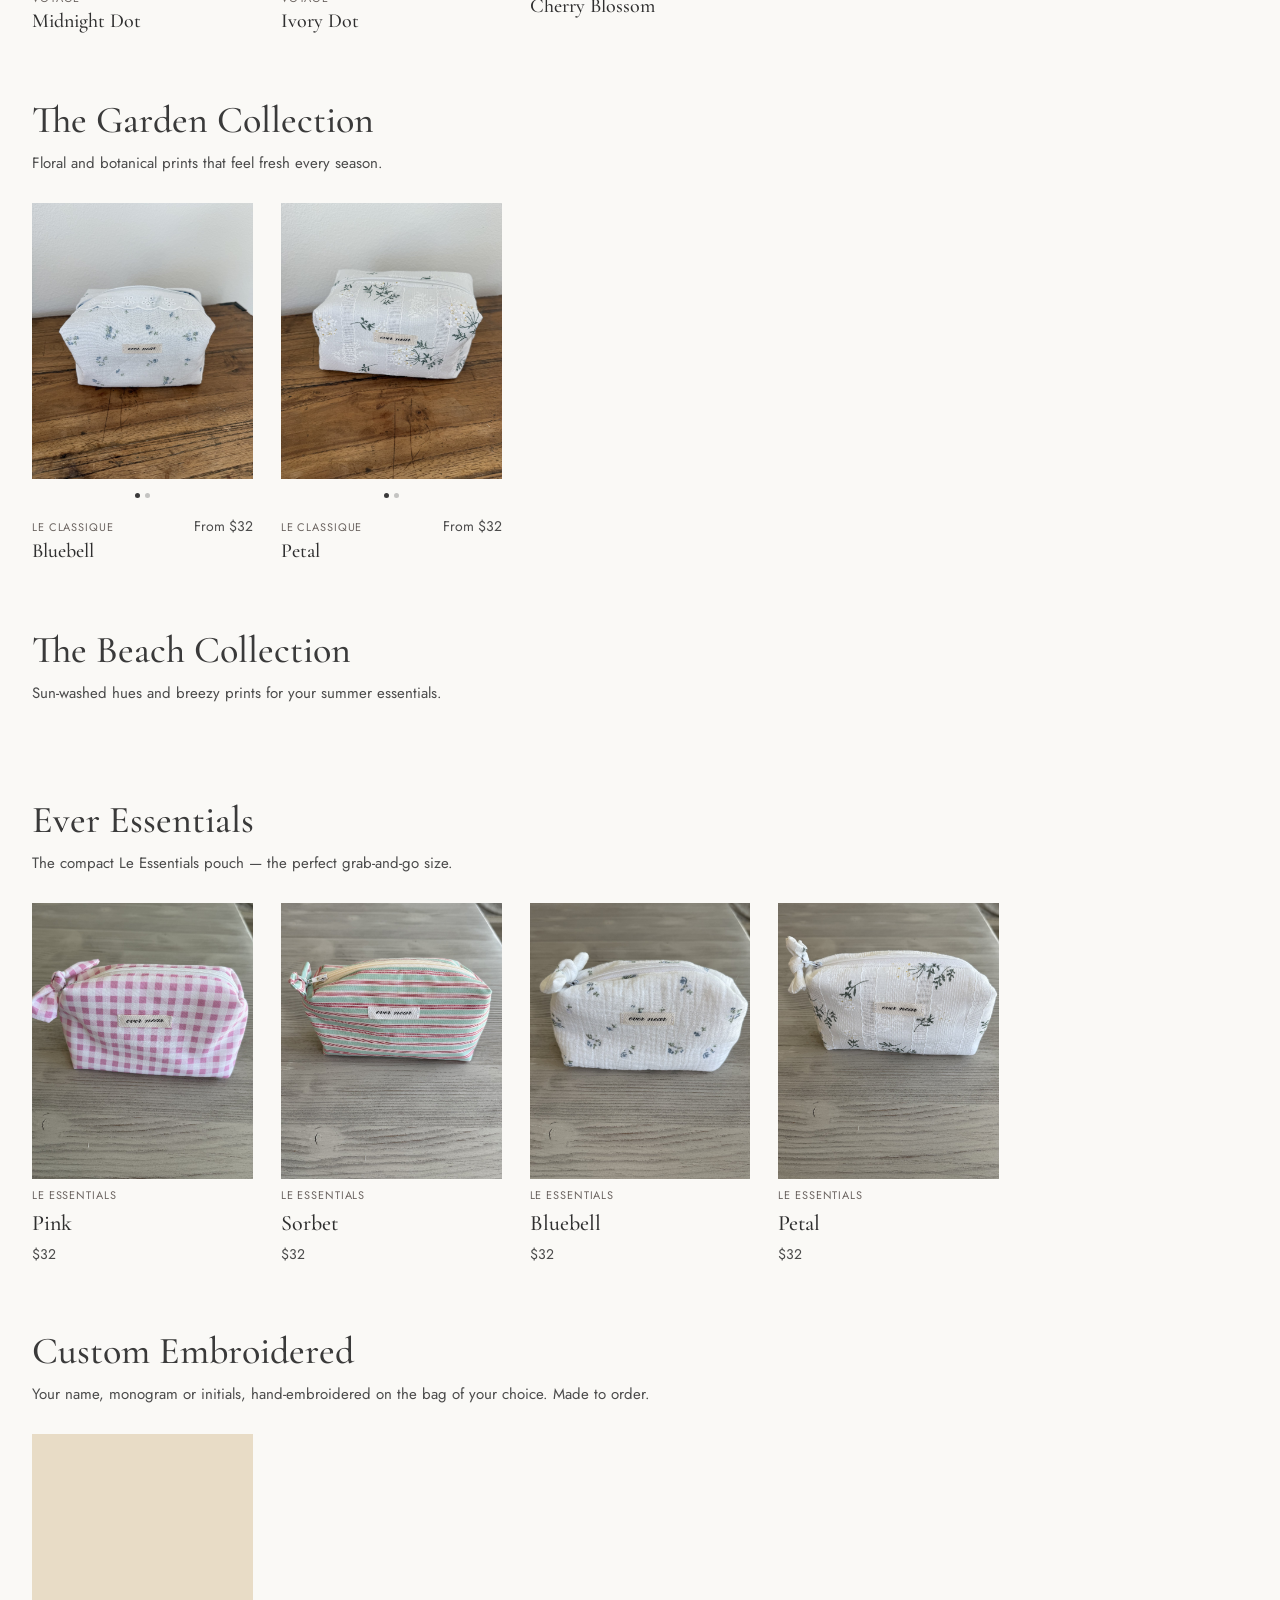
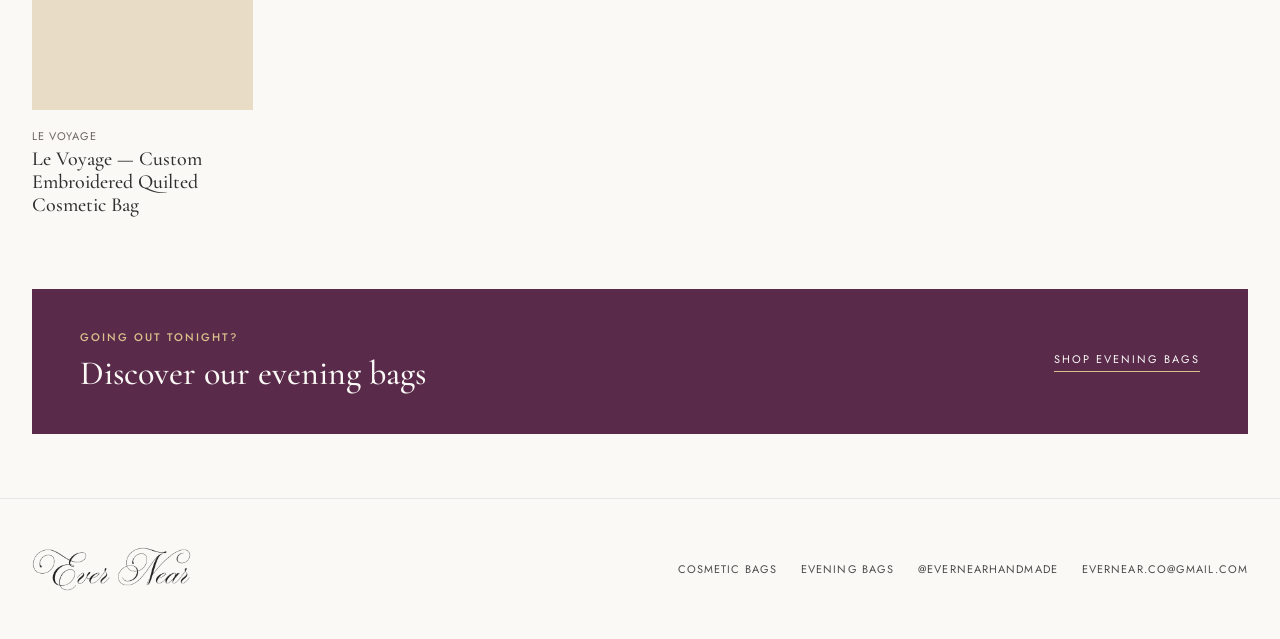
==== commit 7b0b4c64: "Use American spelling "favorite" on Cosmetic Bags page Co-Authored-By: Claude Opus 5.5 <noreply@anth" ====
--- a/cosmetic-bags.html
+++ b/cosmetic-bags.html
@@ -67,7 +67,7 @@
       <span class="new-badge">*New</span>
       <h2 class="cb-collection-title">The Scrunchie Collection</h2>
     </div>
-    <p class="cb-collection-desc" id="scrunchie-desc">Matching scrunchies and add-ons made from the same fabrics as your favourite bags.</p>
+    <p class="cb-collection-desc" id="scrunchie-desc">Matching scrunchies and add-ons made from the same fabrics as your favorite bags.</p>
     <div class="product-grid" id="scrunchie-grid"></div>
   </div>
 
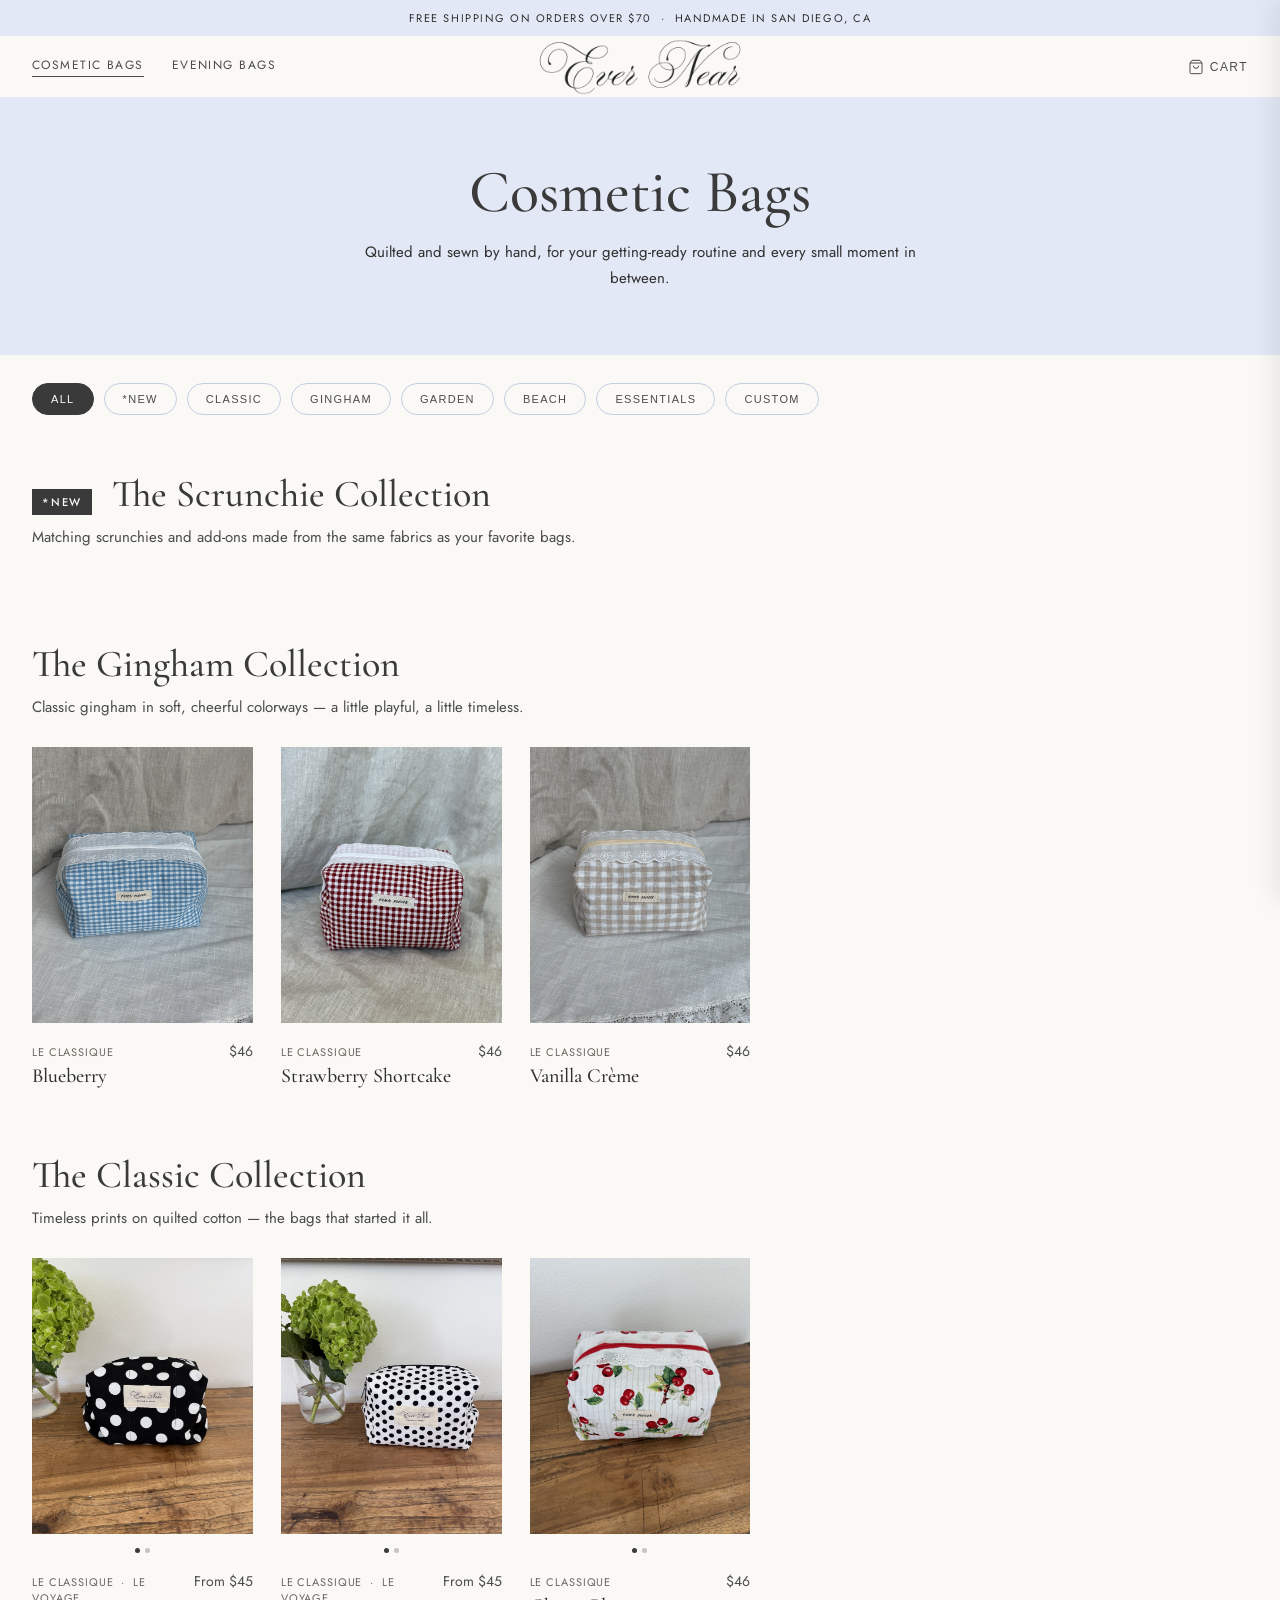
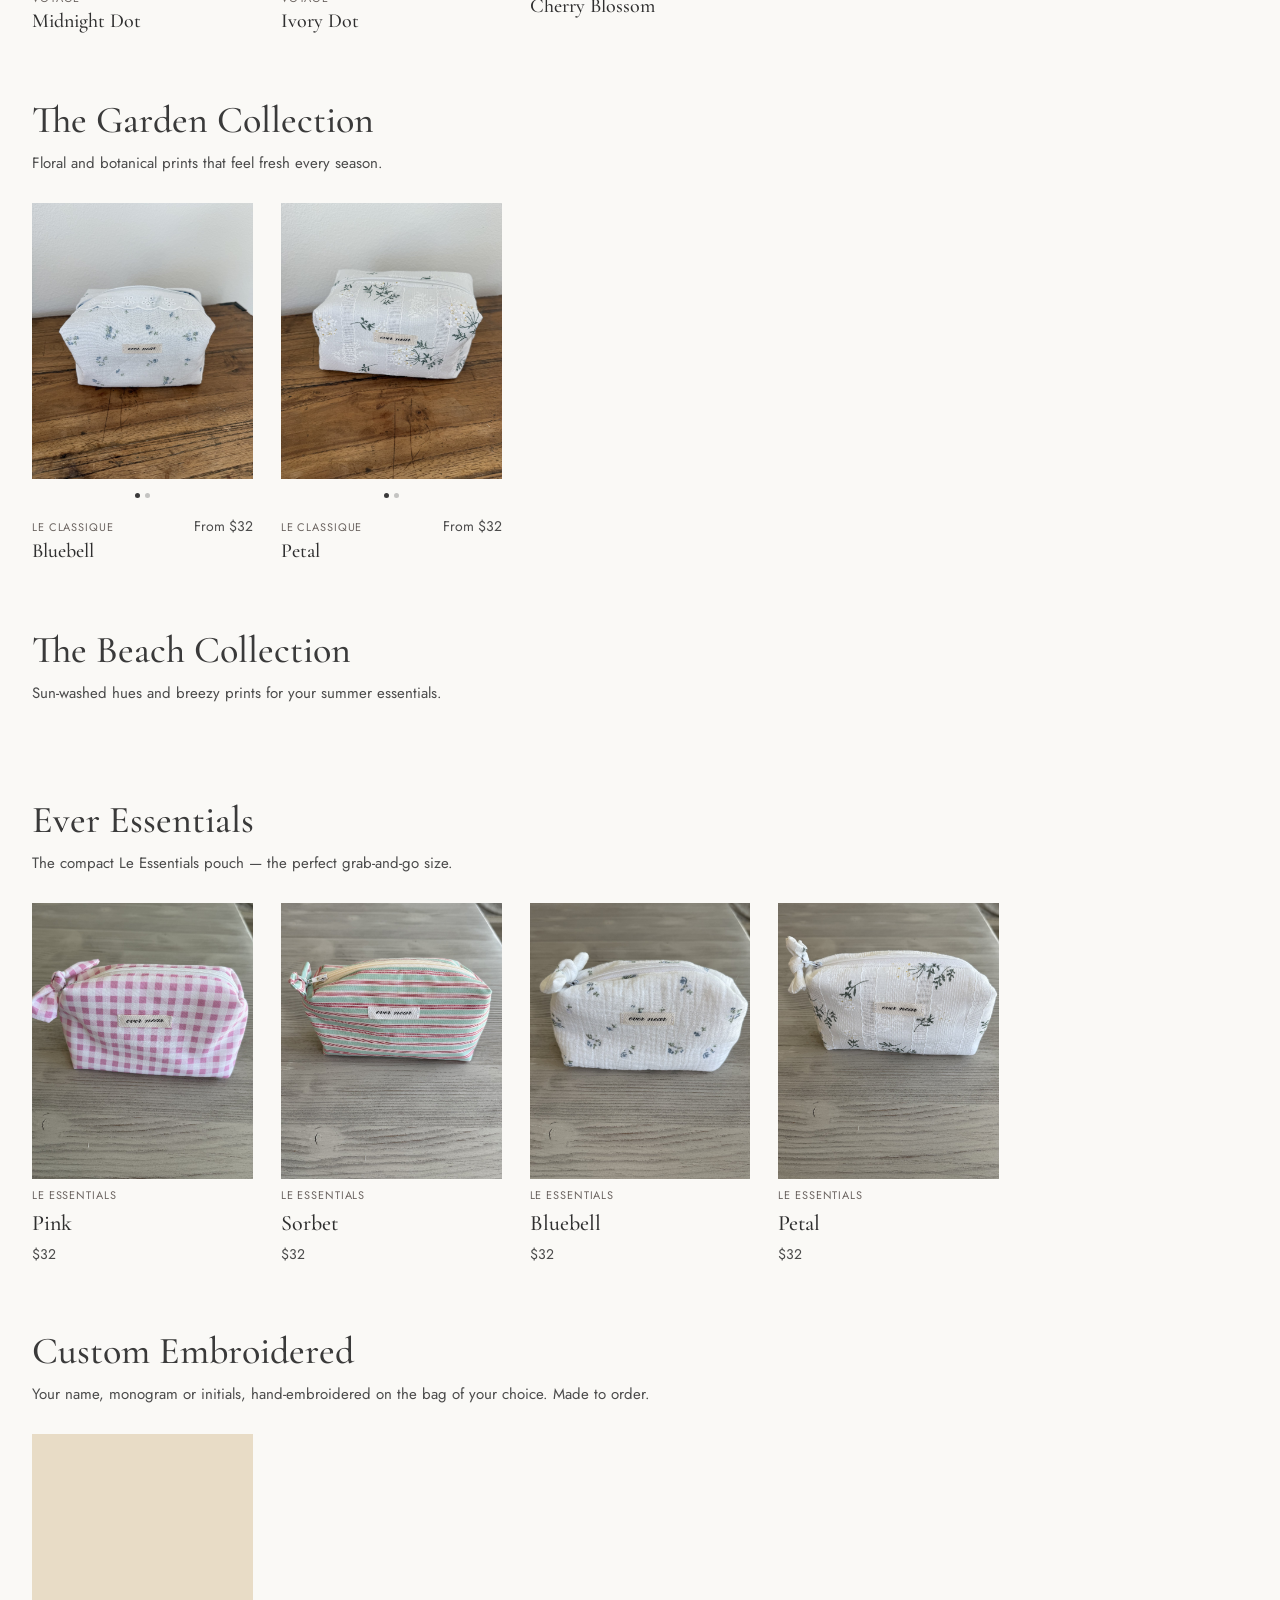
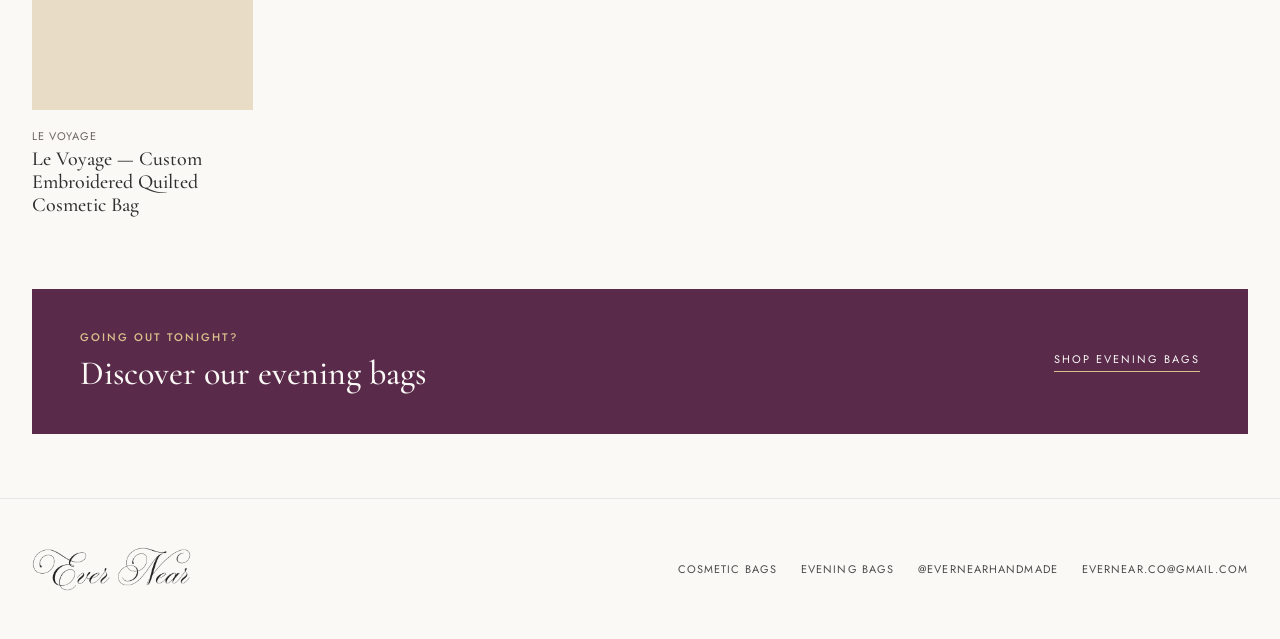
==== commit c7db7bbe: "Use American spelling "colorways" on Cosmetic Bags page Co-Authored-By: Claude Opus 5.5 <noreply@ant" ====
--- a/cosmetic-bags.html
+++ b/cosmetic-bags.html
@@ -76,7 +76,7 @@
     <div class="cb-collection-header">
       <h2 class="cb-collection-title">The Gingham Collection</h2>
     </div>
-    <p class="cb-collection-desc" id="gingham-desc">Classic gingham in soft, cheerful colourways — a little playful, a little timeless.</p>
+    <p class="cb-collection-desc" id="gingham-desc">Classic gingham in soft, cheerful colorways — a little playful, a little timeless.</p>
     <div class="product-grid" id="gingham-grid">
       <div class="product-card fade-in" onclick="openProduct('blueberry')">
         <div class="product-carousel"><div class="carousel-track" id="track-4"><div class="carousel-slide"><img src="img/blueberry-1.jpg" alt="Blueberry" loading="lazy"></div></div></div>
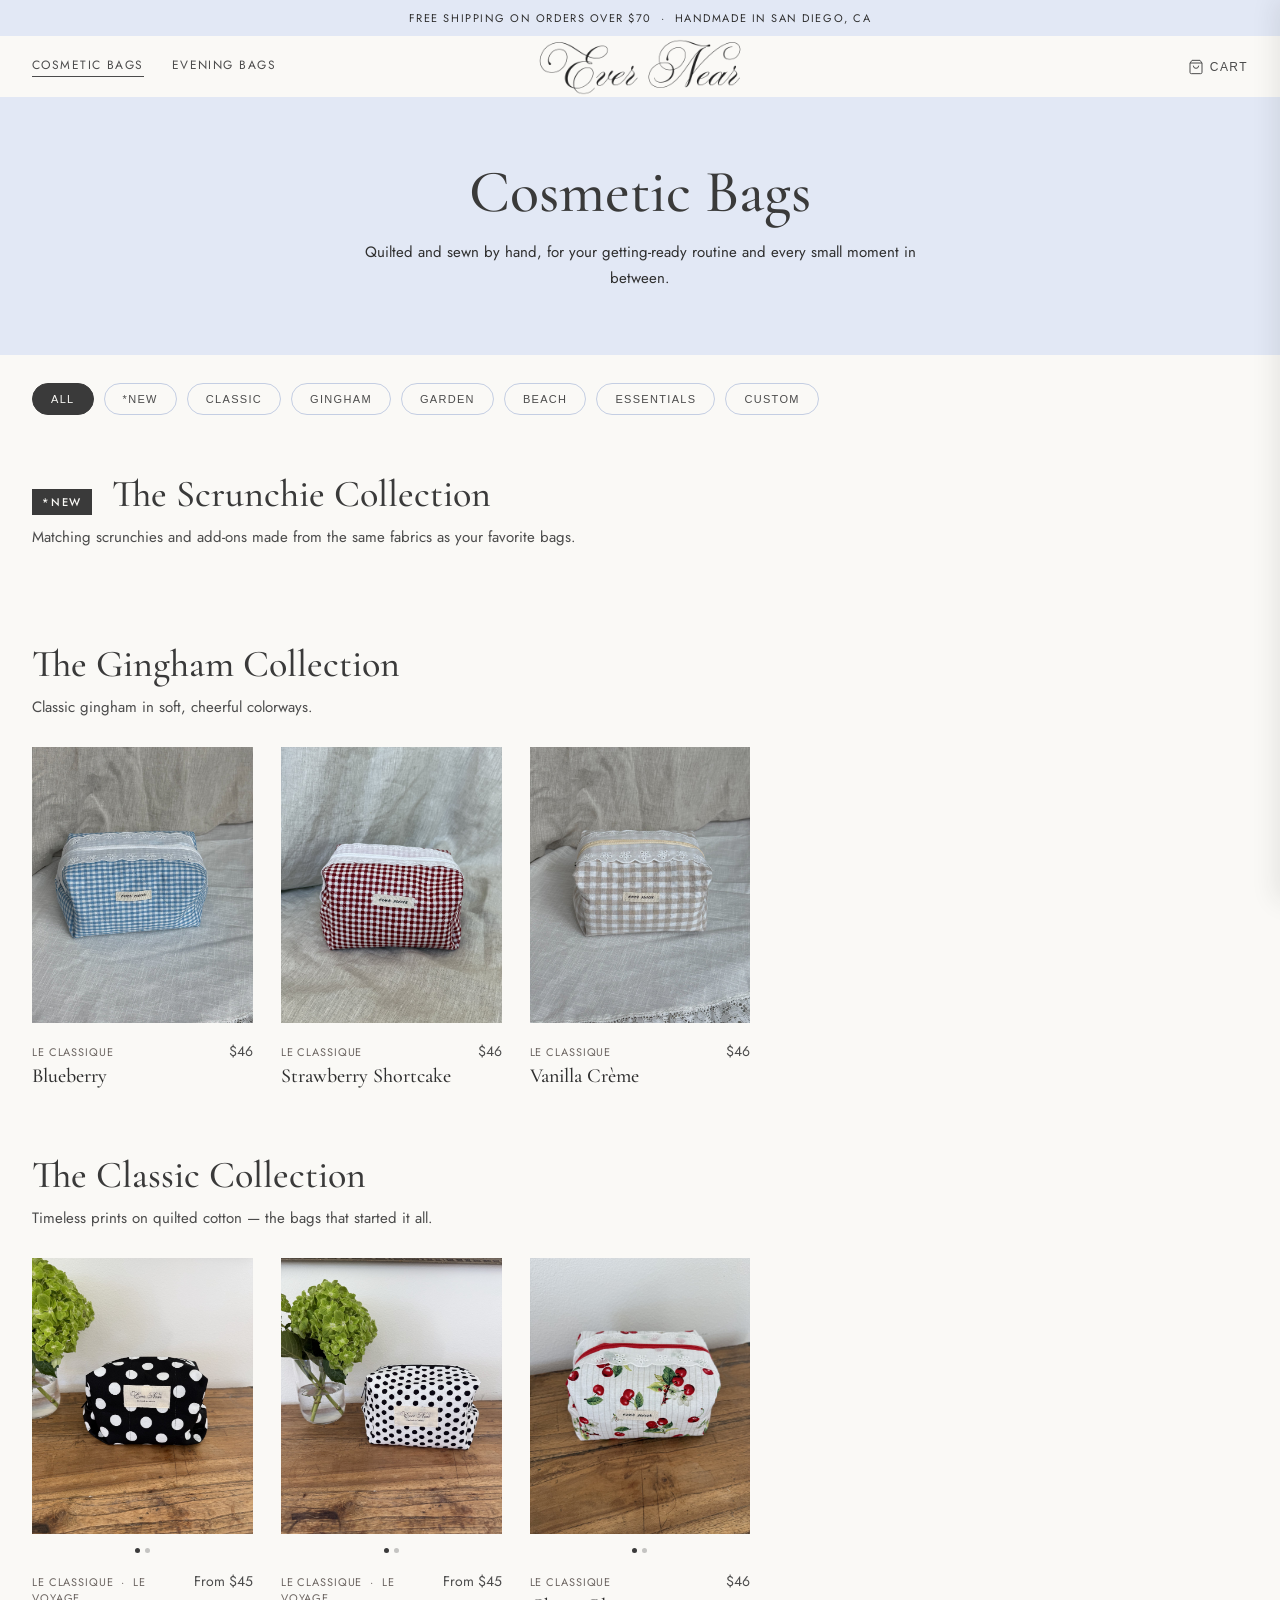
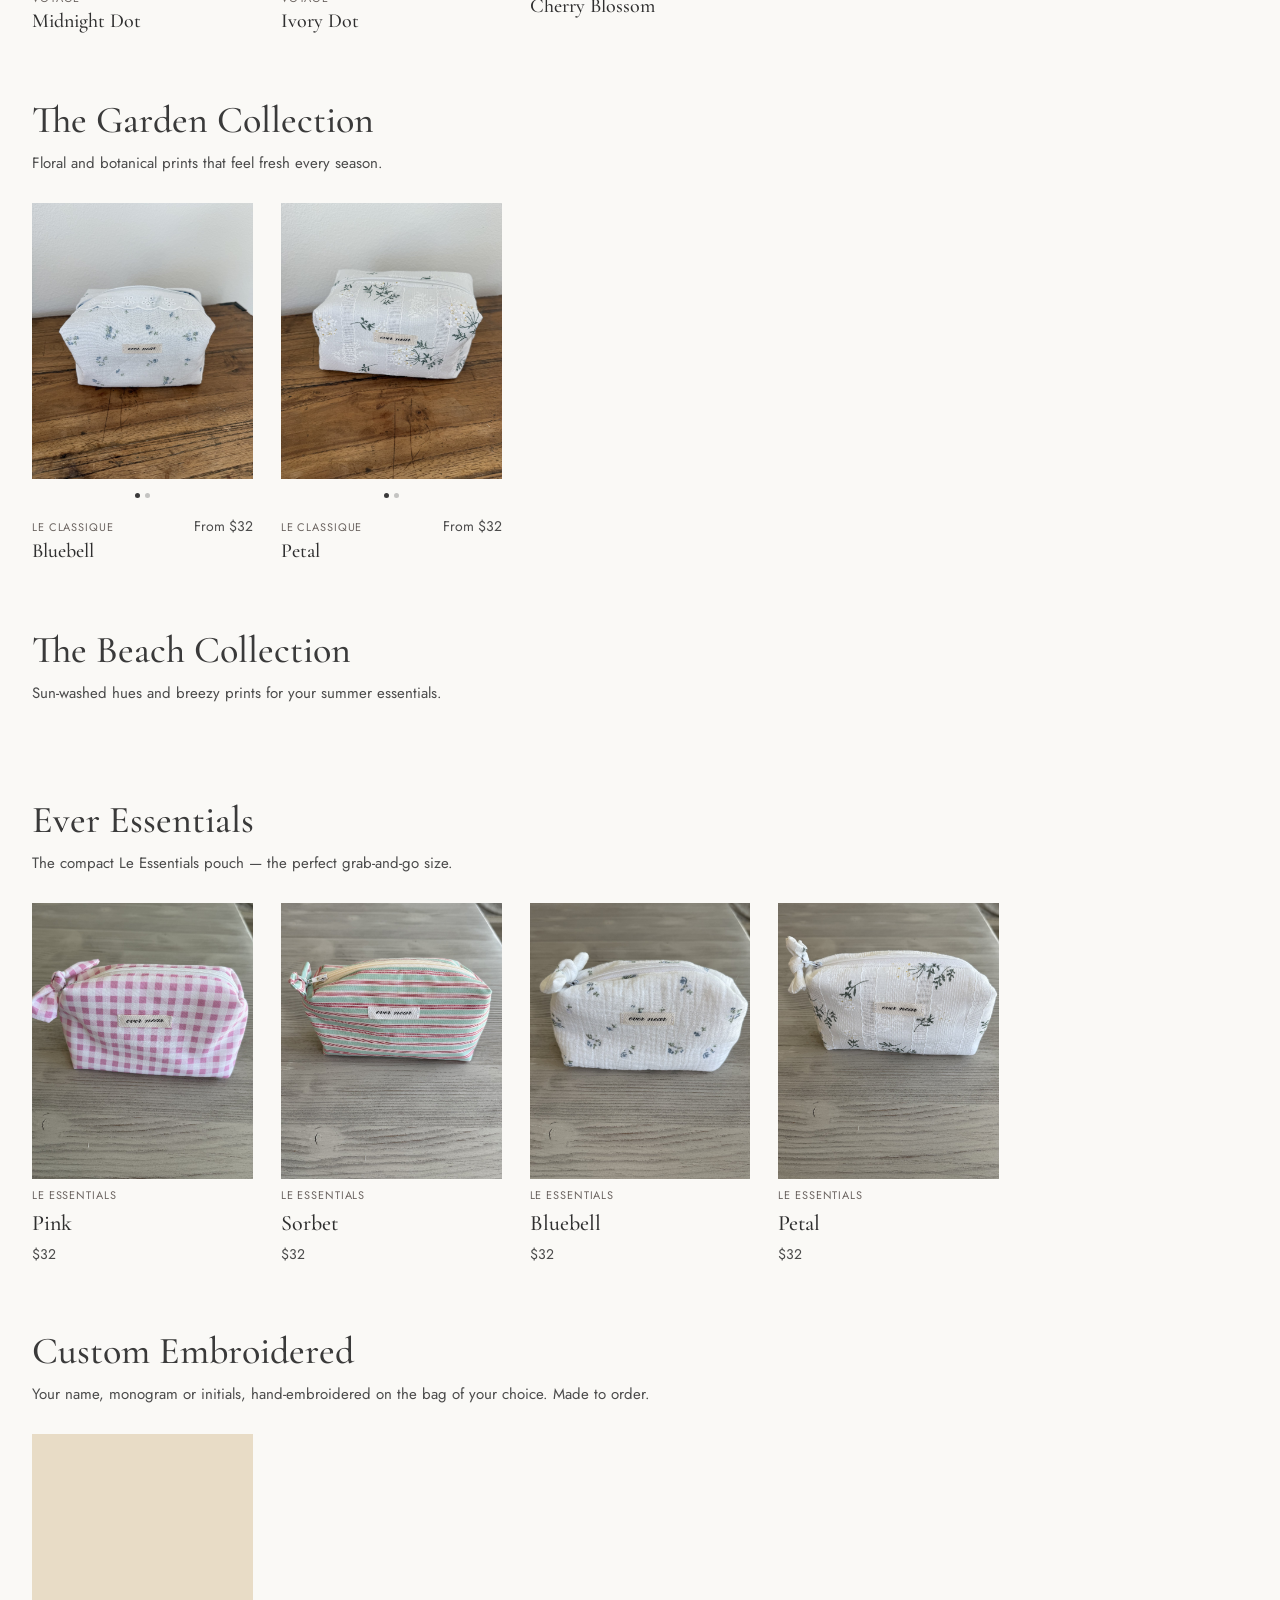
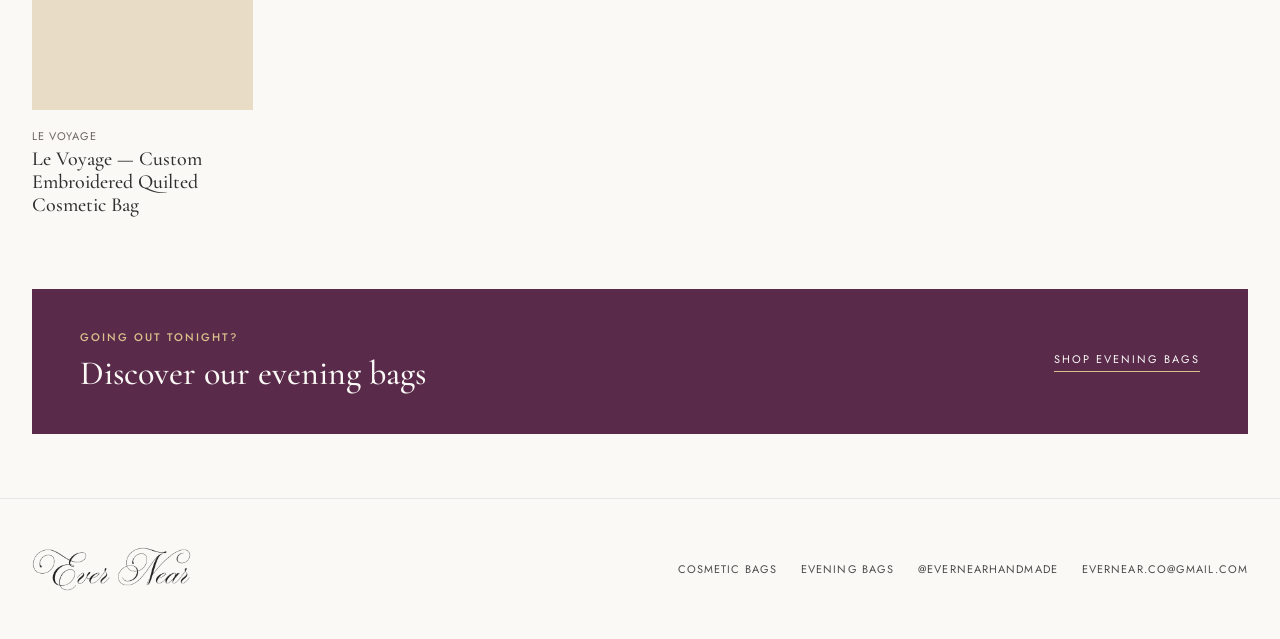
==== commit 0189adee: "Shorten Gingham Collection description Co-Authored-By: Claude Opus 5.5 <noreply@anthropic.com>" ====
--- a/cosmetic-bags.html
+++ b/cosmetic-bags.html
@@ -76,7 +76,7 @@
     <div class="cb-collection-header">
       <h2 class="cb-collection-title">The Gingham Collection</h2>
     </div>
-    <p class="cb-collection-desc" id="gingham-desc">Classic gingham in soft, cheerful colorways — a little playful, a little timeless.</p>
+    <p class="cb-collection-desc" id="gingham-desc">Classic gingham in soft, cheerful colorways.</p>
     <div class="product-grid" id="gingham-grid">
       <div class="product-card fade-in" onclick="openProduct('blueberry')">
         <div class="product-carousel"><div class="carousel-track" id="track-4"><div class="carousel-slide"><img src="img/blueberry-1.jpg" alt="Blueberry" loading="lazy"></div></div></div>
